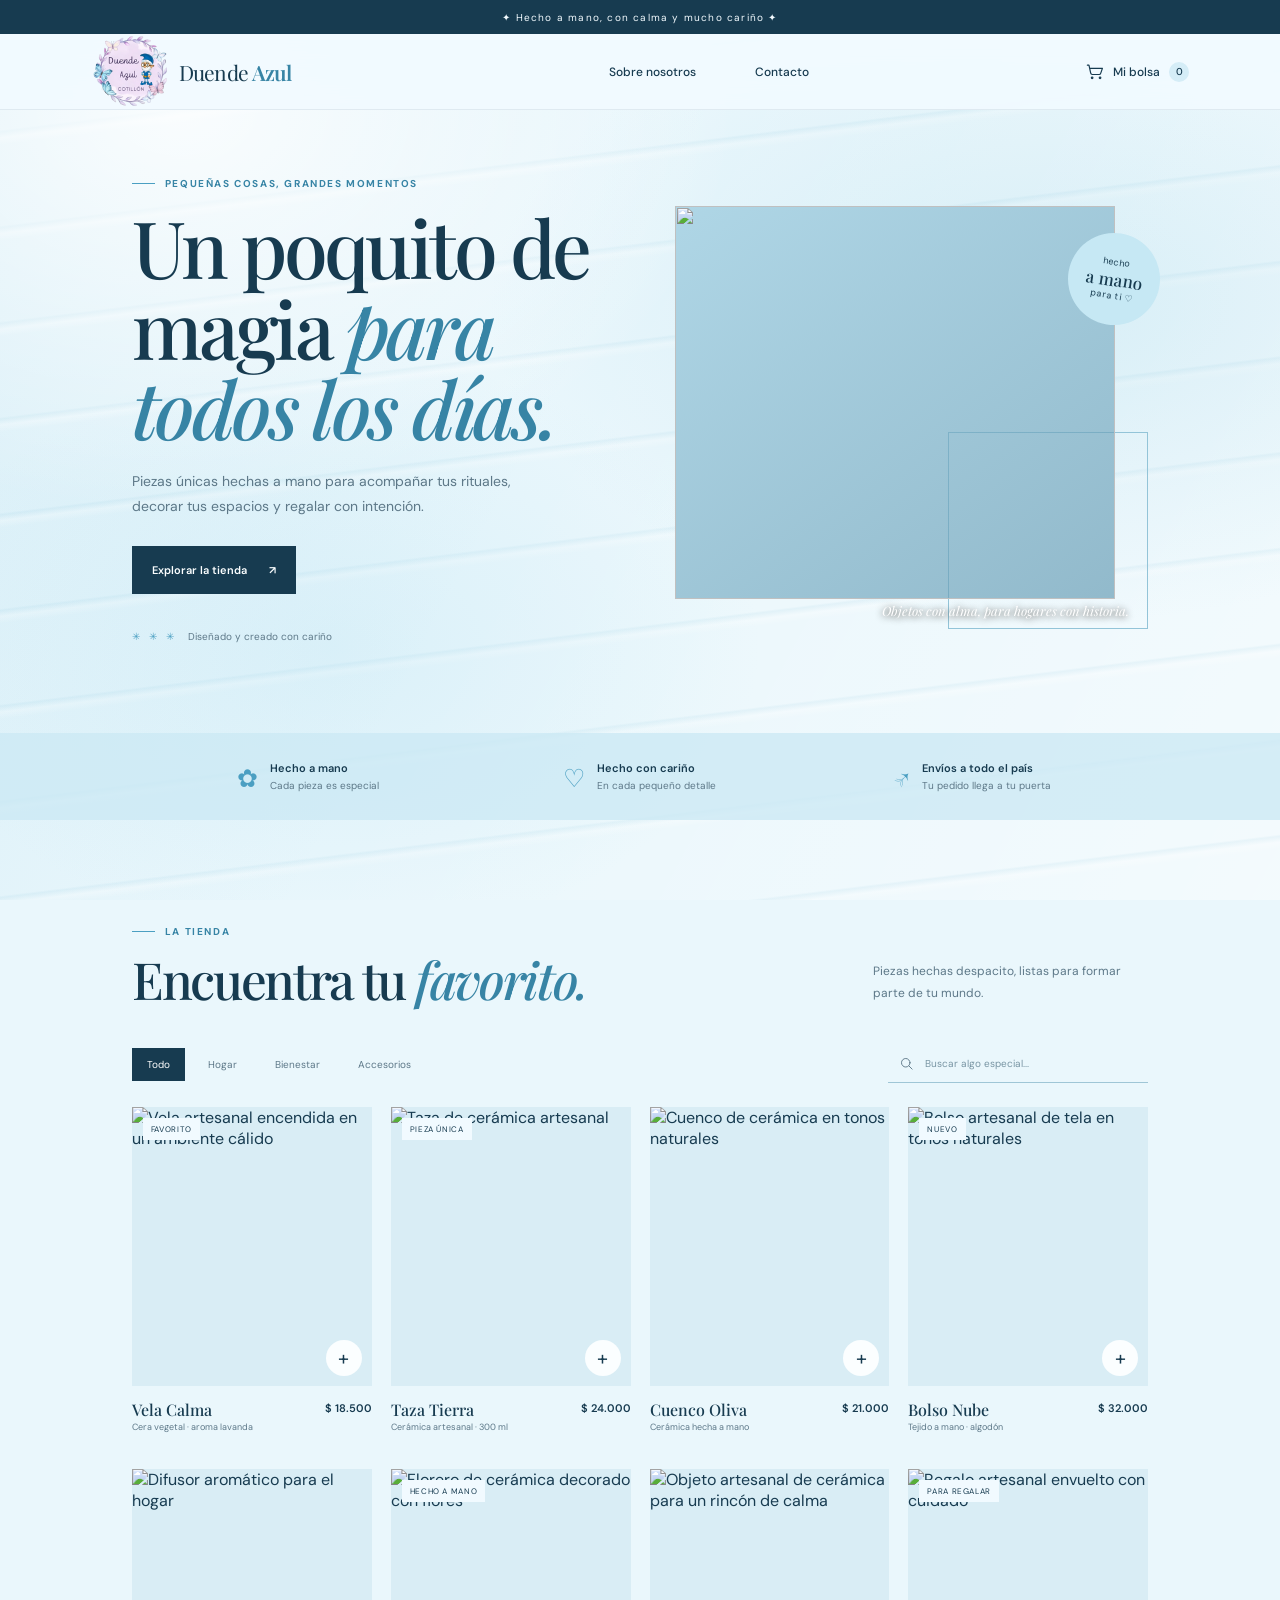
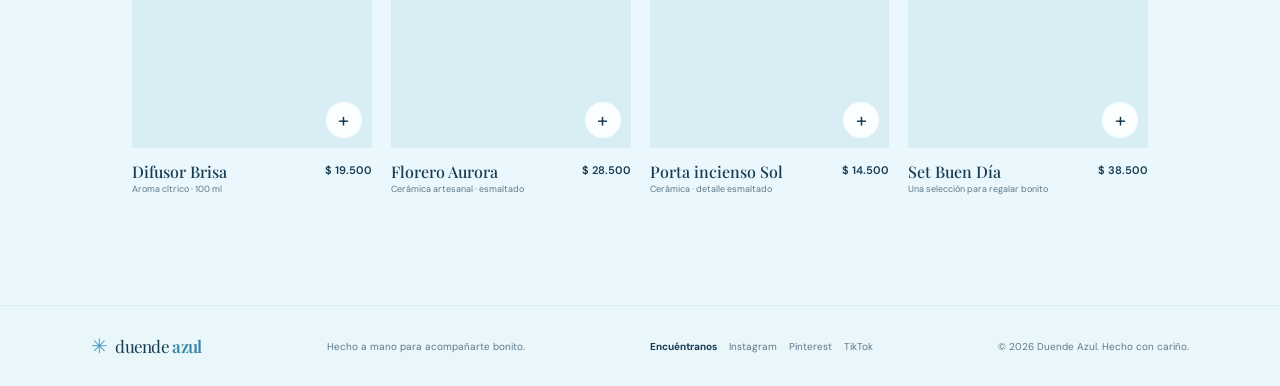
==== index.html @ ceda8c68 "cambios importantes" ====
<!DOCTYPE html>
<html lang="es">
    <head>
        <meta charset="UTF-8">
        <meta name="viewport" content="width=device-width, initial-scale=1.0">
        <meta name="theme-color" content="#eaf7fc">
        <meta name="description" content="Duende Azul: objetos hechos a mano para llenar tu casa de calma, color y pequeños momentos especiales.">
        <title>Duende Azul — Hecho para sentir</title>
        <link rel="icon" type="image/png" href="./imgs/duende.png">
        <link rel="stylesheet" href="./styles/index.css">
        <script src="./script/index.js" defer></script>
    </head>
    <body>
        <div class="announcement">✦ Hecho a mano, con calma y mucho cariño ✦</div>
        <header class="site-header">
            <a class="brand" href="#inicio" aria-label="Duende Azul, ir al inicio"><img class="brand-img" src="./imgs/logo.webp" alt="" aria-hidden="true"><span>Duende <strong>Azul</strong></span></a>
            <button class="menu-toggle" type="button" aria-expanded="false" aria-controls="main-nav" aria-label="Abrir menú">
                <span></span>
                <span></span>
                <span></span>
            </button>
            <nav class="main-nav" id="main-nav" aria-label="Navegación principal">
                <a href="./pages/sobre-nosotros.html">Sobre nosotros</a>
                <a href="./pages/contact.html">Contacto</a>
            </nav>
            <button class="cart-trigger" id="cart-open" type="button" aria-label="Abrir carrito">
                <svg viewBox="0 0 24 24" aria-hidden="true">
                    <path d="M3 4h2l2.2 10.2a2 2 0 0 0 2 1.6h8.7a2 2 0 0 0 1.9-1.4L22 8H6M10 20a1 1 0 1 1-2 0 1 1 0 0 1 2 0Zm10 0a1 1 0 1 1-2 0 1 1 0 0 1 2 0Z"/>
                </svg>
                <span class="cart-label">Mi bolsa</span>
                <span class="cart-count" id="cart-count" aria-live="polite">0</span>
            </button>
        </header>
        <main>
            <section class="hero" id="inicio">
                <div class="hero-copy">
                    <p class="eyebrow"><span class="eyebrow-line"></span> Pequeñas cosas, grandes momentos</p>
                    <h1>Un poquito de magia <em>para todos los días.</em></h1>
                    <p class="hero-description">Piezas únicas hechas a mano para acompañar tus rituales, decorar tus espacios y regalar con intención.</p>
                    <a class="button button-dark" href="#productos">Explorar la tienda <span aria-hidden="true">↗</span></a>
                    <div class="hero-note">
                        <span class="note-stars" aria-hidden="true">✳ ✳ ✳</span>
                        <span>Diseñado y creado con cariño</span>
                    </div>
                </div>
                <div class="hero-art">
                    <div class="hero-image" role="region" aria-label="Carrusel de fotos artesanales" aria-roledescription="carrusel">
                        <img class="hero-slide is-active" src="https://images.unsplash.com/photo-1603006905003-be475563bc59?auto=format&fit=crop&w=1200&q=85" alt="" aria-hidden="true">
                        <img class="hero-slide is-hidden" src="https://images.unsplash.com/photo-1514228742587-6b1558fcca3d?auto=format&fit=crop&w=1200&q=85" alt="" aria-hidden="true">
                        <img class="hero-slide is-hidden" src="https://images.unsplash.com/photo-1578749556568-bc2c40e68b61?auto=format&fit=crop&w=1200&q=85" alt="" aria-hidden="true">
                        <img class="hero-slide is-hidden" src="https://images.unsplash.com/photo-1578500494198-246f612d3b3d?auto=format&fit=crop&w=1200&q=85" alt="" aria-hidden="true">
                        <button class="hero-arrow hero-arrow-prev" type="button" aria-label="Ver foto anterior" data-hero-prev>&lt;</button>
                        <button class="hero-arrow hero-arrow-next" type="button" aria-label="Ver foto siguiente" data-hero-next>&gt;</button>
                        <div class="hero-dots" aria-label="Elegir foto">
                            <button class="hero-dot is-active" type="button" aria-label="Mostrar foto 1" aria-pressed="true" data-hero-slide="0"></button>
                            <button class="hero-dot" type="button" aria-label="Mostrar foto 2" aria-pressed="false" data-hero-slide="1"></button>
                            <button class="hero-dot" type="button" aria-label="Mostrar foto 3" aria-pressed="false" data-hero-slide="2"></button>
                            <button class="hero-dot" type="button" aria-label="Mostrar foto 4" aria-pressed="false" data-hero-slide="3"></button>
                        </div>
                    </div>
                    <div class="hero-sticker">
                        <span>hecho</span>
                        <strong>a mano</strong>
                        <span>para ti ♡</span>
                    </div>
                    <div class="hero-caption">Objetos con alma, para hogares con historia.</div>
                </div>
            </section>
            <section class="benefits" aria-label="Beneficios de la tienda">
                <div>
                    <span class="benefit-icon" aria-hidden="true">✿</span>
                    <span><strong>Hecho a mano</strong><small>Cada pieza es especial</small></span>
                </div>
                <div>
                    <span class="benefit-icon" aria-hidden="true">♡</span>
                    <span><strong>Hecho con cariño</strong><small>En cada pequeño detalle</small></span>
                </div>
                <div>
                    <span class="benefit-icon" aria-hidden="true">↗</span>
                    <span><strong>Envíos a todo el país</strong><small>Tu pedido llega a tu puerta</small></span>
                </div>
            </section>
            <section class="shop-section" id="productos">
                <div class="section-heading">
                    <div>
                        <p class="eyebrow"><span class="eyebrow-line"></span> La tienda</p>
                        <h2>Encuentra tu <em>favorito.</em></h2>
                    </div>
                    <p class="section-intro">Piezas hechas despacito, listas para formar parte de tu mundo.</p>
                </div>
                <div class="shop-controls">
                    <div class="filter-list" id="category-filters" aria-label="Filtrar por categoría">
                        <button class="filter-button is-active" type="button" data-category="todos" aria-pressed="true">Todo</button>
                        <button class="filter-button" type="button" data-category="hogar" aria-pressed="false">Hogar</button>
                        <button class="filter-button" type="button" data-category="bienestar" aria-pressed="false">Bienestar</button>
                        <button class="filter-button" type="button" data-category="accesorios" aria-pressed="false">Accesorios</button>
                    </div>
                    <label class="search-box">
                        <span class="sr-only">Buscar productos</span>
                        <svg viewBox="0 0 24 24" aria-hidden="true">
                            <circle cx="10.8" cy="10.8" r="6.8"/>
                            <path d="m16 16 5 5"/>
                        </svg>
                        <input id="product-search" type="search" placeholder="Buscar algo especial..." autocomplete="off">
                    </label>
                </div>
                <div class="product-grid" id="product-grid" aria-live="polite"></div>
                <p class="empty-state" id="empty-state" hidden>No encontramos productos con esa búsqueda. Prueba con otra palabra ✿</p>
            </section>
        </main>
        <footer class="site-footer">
            <a class="brand footer-brand" href="./index.html#inicio"><span class="brand-mark" aria-hidden="true">✳</span><span>duende <strong>azul</strong></span></a>
            <p>Hecho a mano para acompañarte bonito.</p>
            <div class="footer-social">
                <strong>Encuéntranos</strong>
                <a href="https://www.instagram.com/" target="_blank" rel="noreferrer">Instagram</a>
                <a href="https://www.pinterest.com/" target="_blank" rel="noreferrer">Pinterest</a>
                <a href="https://www.tiktok.com/" target="_blank" rel="noreferrer">TikTok</a>
            </div>
            <small>© <span id="current-year"></span> Duende Azul. Hecho con cariño.</small>
        </footer>
        <div class="product-modal" id="product-modal" aria-hidden="true">
            <div class="modal-backdrop" data-close-modal></div>
            <section class="modal-panel" role="dialog" aria-modal="true" aria-labelledby="modal-title">
                <button class="icon-button modal-close" type="button" aria-label="Cerrar producto" data-close-modal>×</button>
                <div class="modal-content" id="modal-content"></div>
            </section>
        </div>
        <aside class="cart-drawer" id="cart-drawer" aria-hidden="true" aria-labelledby="cart-title">
            <div class="drawer-backdrop" data-close-cart></div>
            <section class="drawer-panel">
                <div class="drawer-heading">
                    <div>
                        <p class="eyebrow">Tu selección</p>
                        <h2 id="cart-title">Mi bolsa <span id="drawer-count">(0)</span></h2>
                    </div>
                    <button class="icon-button" type="button" aria-label="Cerrar carrito" data-close-cart>×</button>
                </div>
                <div class="cart-items" id="cart-items"></div>
                <div class="cart-empty" id="cart-empty">
                    <span aria-hidden="true">✿</span>
                    <p>Tu bolsa todavía está vacía.</p>
                    <button type="button" class="text-link" data-close-cart>Volver a la tienda →</button>
                </div>
                <div class="cart-summary" id="cart-summary" hidden>
                    <div>
                        <span>Subtotal</span>
                        <strong id="cart-subtotal">$0</strong>
                    </div>
                    <small>Los costos de envío se coordinan al confirmar tu pedido.</small>
                    <button class="button button-dark checkout-button" id="checkout-button" type="button">
                        Consultar mi pedido
                        <span aria-hidden="true">↗</span>
                    </button>
                </div>
            </section>
        </aside>
        <div class="toast" id="toast" role="status" aria-live="polite"></div>
        <button class="back-to-top" id="back-to-top" type="button" aria-label="Volver arriba">↑</button>
    </body>
</html>
---- styles/index.css ----
@import url('https://fonts.googleapis.com/css2?family=DM+Sans:wght@400;500;600;700&family=Playfair+Display:ital,wght@0,500;0,600;0,700;1,500;1,600&display=swap');

:root {
    --ink: #173b50;
    --muted: #5d7888;
    --paper: #f1faff;
    --white: #fbfeff;
    --sage: #d5edf7;
    --sage-dark: #3784a5;
    --clay: #4b9fc2;
    --line: #d5eaf2;
    --serif: 'Playfair Display', Georgia, serif;
    --sans: 'DM Sans', Arial, sans-serif;
}

* {
    box-sizing: border-box;
}

html {
    scroll-behavior: smooth;
    scroll-padding-top: 90px;
}

body {
    margin: 0;
    background-color: #eaf7fc;
    background-image: radial-gradient(ellipse at 14% 12%, rgba(255, 255, 255, .85), transparent 36%), radial-gradient(ellipse at 82% 34%, rgba(123, 196, 222, .2), transparent 38%), radial-gradient(ellipse at 26% 72%, rgba(169, 220, 239, .24), transparent 32%), repeating-linear-gradient(173deg, transparent 0 34px, rgba(83, 167, 200, .075) 36px, rgba(255, 255, 255, .3) 42px, transparent 49px 95px), linear-gradient(118deg, rgba(117, 192, 221, .16), transparent 44%, rgba(255, 255, 255, .45));
    background-attachment: fixed;
    color: var(--ink);
    font-family: var(--sans);
    -webkit-font-smoothing: antialiased;
}

body.no-scroll {
    overflow: hidden;
}

a {
    color: inherit;
    text-decoration: none;
}

button, input {
    font: inherit;
}

button {
    color: inherit;
}

::selection {
    background: #c9eaf6;
}

.sr-only {
    position: absolute;
    width: 1px;
    height: 1px;
    padding: 0;
    margin: -1px;
    overflow: hidden;
    clip: rect(0, 0, 0, 0);
    white-space: nowrap;
    border: 0;
}

.announcement {
    min-height: 34px;
    display: flex;
    align-items: center;
    justify-content: center;
    gap: 10px;
    padding: 7px 16px;
    background: var(--ink);
    color: #f3fbff;
    font-size: 10px;
    letter-spacing: .12em;
    text-align: center;
}

.announcement span {
    color: #a9dff1;
}

.site-header {
    position: sticky;
    z-index: 10;
    top: 0;
    height: 76px;
    display: flex;
    align-items: center;
    justify-content: space-between;
    padding: 0 7.1%;
    background: rgba(241, 250, 255, .92);
    border-bottom: 1px solid rgba(23, 59, 80, .08);
    backdrop-filter: blur(14px);
}

.brand {
    display: inline-flex;
    align-items: center;
    gap: 8px;
    color: var(--ink);
    font-family: var(--serif);
    font-size: 21px;
    letter-spacing: -.04em;
    white-space: nowrap;
}

.brand strong {
    color: var(--sage-dark);
    font-weight: 600;
}

.brand-mark {
    color: var(--clay);
    font-family: var(--sans);
    font-size: 23px;
}

.brand-img{
    width: 80px;
}

.main-nav {
    display: flex;
    align-items: center;
    gap: clamp(22px, 4vw, 54px);
    margin-left: 50px;
}

.main-nav a, .cart-trigger {
    font-size: 12px;
    font-weight: 500;
    transition: color .2s;
}

.main-nav a {
    position: relative;
    padding: 10px 4px;
}

.main-nav a::after {
    position: absolute;
    right: 4px;
    bottom: 4px;
    left: 4px;
    height: 1px;
    background: var(--sage-dark);
    content: '';
    transform: scaleX(0);
    transform-origin: left;
    transition: transform .22s ease;
}

.main-nav a:hover, .main-nav a:focus-visible, .cart-trigger:hover {
    color: var(--sage-dark);
}

.main-nav a:hover::after, .main-nav a:focus-visible::after {
    transform: scaleX(1);
}

.main-nav a[aria-current="page"] {
    color: var(--sage-dark);
}

.menu-toggle {
    display: none;
}

.cart-trigger {
    display: flex;
    align-items: center;
    gap: 9px;
    padding: 9px 0 9px 8px;
    border: 0;
    background: none;
    cursor: pointer;
}

.cart-trigger svg {
    width: 19px;
    fill: none;
    stroke: currentColor;
    stroke-linecap: round;
    stroke-linejoin: round;
    stroke-width: 1.5;
}

.cart-count {
    width: 20px;
    height: 20px;
    display: grid;
    place-items: center;
    border-radius: 50%;
    background: var(--sage);
    font-size: 10px;
}

.hero {
    max-width: 1440px;
    min-height: 575px;
    display: grid;
    grid-template-columns: 1fr .96fr;
    align-items: center;
    gap: 5%;
    margin: 0 auto;
    padding: 67px 10.3% 75px;
}

.hero-copy {
    max-width: 510px;
    padding-bottom: 15px;
}

.eyebrow {
    display: flex;
    align-items: center;
    gap: 10px;
    margin: 0 0 17px;
    color: var(--sage-dark);
    font-size: 10px;
    font-weight: 700;
    letter-spacing: .16em;
    text-transform: uppercase;
}

.eyebrow-line {
    width: 23px;
    height: 1px;
    background: var(--clay);
}

h1, h2, p {
    margin-top: 0;
}

h1, h2 {
    font-family: var(--serif);
    font-weight: 500;
    letter-spacing: -.045em;
}

h1 {
    max-width: 520px;
    margin-bottom: 20px;
    font-size: clamp(48px, 6.2vw, 79px);
    line-height: 1.02;
}

h1 em, h2 em {
    color: var(--sage-dark);
    font-weight: 500;
}

.hero-description {
    max-width: 400px;
    margin-bottom: 27px;
    color: var(--muted);
    font-size: 14px;
    line-height: 1.8;
}

.button {
    min-height: 48px;
    display: inline-flex;
    align-items: center;
    justify-content: center;
    gap: 22px;
    padding: 0 20px;
    border: 0;
    cursor: pointer;
    font-size: 11px;
    font-weight: 600;
    transition: transform .2s, background .2s;
}

.button:hover {
    transform: translateY(-2px);
}

.button-dark {
    background: var(--ink);
    color: var(--white);
}

.button-dark:hover {
    background: #28698a;
}

.hero-note {
    display: flex;
    align-items: center;
    gap: 11px;
    margin-top: 36px;
    color: var(--muted);
    font-size: 10px;
}

.note-stars {
    color: var(--clay);
    letter-spacing: 3px;
}

.hero-art {
    position: relative;
    width: 100%;
    max-width: 515px;
    height: 423px;
    justify-self: end;
}

.hero-image {
    position: absolute;
    inset: 0 7% 7% 0;
    overflow: hidden;
    background: #b9dcea;
}

.hero-slide {
    position: absolute;
    z-index: 1;
    inset: 0;
    width: 100%;
    height: 100%;
    object-fit: cover;
    transform: translateX(100%);
    transition: transform .6s cubic-bezier(.22, .61, .36, 1), opacity .6s ease;
}

.hero-slide.is-active {
    z-index: 2;
    opacity: 1;
    transform: translateX(0);
}

.hero-slide.is-hidden {
    opacity: 0;
    transform: translateX(100%);
    transition: none;
}

.hero-slide.is-hidden.is-entering-from-left {
    opacity: 1;
    transform: translateX(-100%);
}

.hero-slide.is-exiting {
    z-index: 1;
    opacity: 1;
    transform: translateX(0);
}

.hero-image.is-backward-transition .hero-slide.is-active {
    z-index: 1;
}

.hero-image.is-backward-transition .hero-slide.is-exiting {
    z-index: 2;
    opacity: 1;
    transform: translateX(100%);
}

.hero-arrow {
    position: absolute;
    z-index: 3;
    top: 50%;
    width: 38px;
    height: 38px;
    display: grid;
    place-items: center;
    border: 1px solid rgba(255, 255, 255, .7);
    border-radius: 50%;
    background: rgba(23, 59, 80, .58);
    color: white;
    cursor: pointer;
    font-size: 25px;
    line-height: 1;
    opacity: 0;
    pointer-events: none;
    transform: translateY(-50%);
    transition: background .2s, opacity .2s, transform .2s;
}

.hero-art:hover .hero-arrow,
.hero-art:has(:focus-visible) .hero-arrow,
.hero-art.controls-visible .hero-arrow {
    opacity: 1;
    pointer-events: auto;
}

.hero-arrow:hover {
    background: rgba(23, 59, 80, .85);
}

.hero-arrow:focus-visible {
    outline: 2px solid white;
    outline-offset: 3px;
}

.hero-arrow-prev {
    left: 14px;
}

.hero-arrow-next {
    right: 14px;
}

.hero-dots {
    position: absolute;
    z-index: 3;
    right: 7%;
    bottom: 0;
    left: 0;
    display: flex;
    justify-content: center;
    gap: 9px;
    opacity: 0;
    pointer-events: none;
    transition: opacity .2s;
}

.hero-art:hover .hero-dots,
.hero-art:has(:focus-visible) .hero-dots,
.hero-art.controls-visible .hero-dots {
    opacity: 1;
    pointer-events: auto;
}

.hero-dot {
    width: 9px;
    height: 9px;
    padding: 0;
    border: 0;
    border-radius: 50%;
    background: #aeb7bd;
    cursor: pointer;
    transition: background .2s, transform .2s;
}

.hero-dot.is-active {
    background: var(--ink);
    transform: scale(1.25);
}

.hero-dot:focus-visible {
    outline: 2px solid var(--blue);
    outline-offset: 3px;
}

.hero-image::after {
    position: absolute;
    z-index: 1;
    inset: 0;
    background: linear-gradient(145deg, rgba(57, 146, 184, .08), rgba(28, 83, 112, .25));
    pointer-events: none;
    content: '';
}

.hero-art::before {
    position: absolute;
    z-index: 1;
    right: 0;
    bottom: 0;
    width: 42%;
    height: 46%;
    border: 1px solid #93c4d8;
    content: '';
}

.hero-sticker {
    position: absolute;
    z-index: 2;
    top: 27px;
    right: -12px;
    width: 92px;
    height: 92px;
    display: flex;
    flex-direction: column;
    align-items: center;
    justify-content: center;
    border-radius: 50%;
    background: #c6e8f4;
    color: var(--ink);
    transform: rotate(9deg);
}

.hero-sticker span {
    font-size: 9px;
    letter-spacing: .06em;
}

.hero-sticker strong {
    font-family: var(--serif);
    font-size: 17px;
    font-weight: 500;
}

.hero-caption {
    position: absolute;
    z-index: 2;
    right: 4%;
    bottom: 10px;
    color: #fff;
    font-family: var(--serif);
    font-size: 13px;
    font-style: italic;
    text-shadow: 0 1px 7px #332a22;
}

.benefits {
    display: grid;
    grid-template-columns: repeat(3, 1fr);
    gap: 24px;
    padding: 27px 12%;
    background: rgba(204, 233, 245, .78);
}

.benefits > div {
    display: flex;
    align-items: center;
    justify-content: center;
    gap: 12px;
}

.benefit-icon {
    color: var(--clay);
    font-family: var(--serif);
    font-size: 25px;
}

.benefits strong, .benefits small {
    display: block;
}

.benefits strong {
    margin-bottom: 4px;
    font-size: 11px;
    font-weight: 600;
}

.benefits small {
    color: var(--muted);
    font-size: 10px;
}

.shop-section {
    max-width: 1440px;
    margin: 0 auto;
    padding: 105px 10.3% 110px;
}

.section-heading {
    display: flex;
    align-items: end;
    justify-content: space-between;
    gap: 30px;
    margin-bottom: 37px;
}

.section-heading .eyebrow {
    margin-bottom: 13px;
}

h2 {
    margin-bottom: 0;
    font-size: clamp(37px, 4vw, 53px);
    line-height: 1.12;
}

.section-intro {
    max-width: 275px;
    margin: 0 0 4px;
    color: var(--muted);
    font-size: 12px;
    line-height: 1.8;
}

.shop-controls {
    display: flex;
    align-items: center;
    justify-content: space-between;
    gap: 20px;
    margin-bottom: 24px;
}

.filter-list {
    display: flex;
    flex-wrap: wrap;
    gap: 8px;
}

.filter-button {
    padding: 9px 14px;
    border: 1px solid transparent;
    background: transparent;
    color: var(--muted);
    cursor: pointer;
    font-size: 10px;
    transition: .2s;
}

.filter-button:hover, .filter-button.is-active {
    border-color: var(--ink);
    color: var(--ink);
}

.filter-button.is-active {
    background: var(--ink);
    color: white;
}

.search-box {
    width: min(260px, 100%);
    height: 38px;
    display: flex;
    align-items: center;
    gap: 9px;
    padding: 0 11px;
    border-bottom: 1px solid #9fc6d6;
}

.search-box svg {
    width: 15px;
    flex: 0 0 15px;
    fill: none;
    stroke: var(--muted);
    stroke-width: 1.5;
    stroke-linecap: round;
}

.search-box input {
    width: 100%;
    border: 0;
    outline: 0;
    background: transparent;
    color: var(--ink);
    font-size: 10px;
}

.search-box input::placeholder {
    color: #7895a3;
}

.product-grid {
    display: grid;
    grid-template-columns: repeat(4, minmax(0, 1fr));
    gap: 36px 19px;
}

.product-card {
    min-width: 0;
}

.product-image-wrap {
    position: relative;
    overflow: hidden;
    aspect-ratio: 4 / 4.65;
    background: #d9edf5;
}

.product-image {
    width: 100%;
    height: 100%;
    display: block;
    object-fit: cover;
    transition: transform .5s cubic-bezier(.2,.7,.2,1);
}

.product-card:hover .product-image {
    transform: scale(1.045);
}

.view-product {
    position: absolute;
    z-index: 2;
    right: 10px;
    bottom: 10px;
    display: none;
    min-height: 38px;
    padding: 0 13px;
    border: 0;
    background: var(--white);
    color: var(--ink);
    cursor: pointer;
    font-size: 10px;
    font-weight: 600;
}

.product-badge {
    position: absolute;
    top: 11px;
    left: 11px;
    padding: 6px 8px;
    background: var(--paper);
    color: var(--ink);
    font-size: 8px;
    letter-spacing: .08em;
    text-transform: uppercase;
}

.quick-add {
    position: absolute;
    right: 10px;
    bottom: 10px;
    width: 36px;
    height: 36px;
    display: grid;
    place-items: center;
    border: 0;
    border-radius: 50%;
    background: var(--white);
    cursor: pointer;
    font-size: 20px;
    transition: .2s;
}

.quick-add:hover {
    background: var(--ink);
    color: white;
    transform: rotate(90deg);
}

.product-info {
    display: flex;
    align-items: start;
    justify-content: space-between;
    gap: 7px;
    padding-top: 13px;
}

.product-name {
    margin: 0 0 5px;
    font-family: var(--serif);
    font-size: 16px;
    font-weight: 500;
}

.product-description {
    margin: 0;
    color: var(--muted);
    font-size: 9px;
}

.product-price {
    flex: 0 0 auto;
    padding-top: 2px;
    font-size: 11px;
    font-weight: 600;
}

.empty-state {
    padding: 45px 0;
    color: var(--muted);
    text-align: center;
    font-size: 13px;
}

.text-link {
    display: inline-flex;
    gap: 10px;
    align-items: center;
    margin-top: 8px;
    padding: 0 0 5px;
    border: 0;
    border-bottom: 1px solid var(--sage-dark);
    background: none;
    color: var(--ink);
    cursor: pointer;
    font-size: 11px;
    font-weight: 600;
}

.site-footer {
    display: flex;
    align-items: center;
    justify-content: space-between;
    gap: 20px;
    padding: 27px 7.1%;
    border-top: 1px solid var(--line);
    background: rgba(233, 247, 252, .55);
}

.footer-brand {
    font-size: 17px;
}

.footer-brand .brand-mark {
    font-size: 20px;
}

.site-footer p, .site-footer a:not(.brand), .site-footer small {
    margin: 0;
    color: var(--muted);
    font-size: 10px;
}

.footer-social {
    display: flex;
    align-items: center;
    gap: 12px;
}

.footer-social strong {
    color: var(--ink);
    font-size: 10px;
}

.footer-social a:hover {
    color: var(--sage-dark);
}

.product-modal, .cart-drawer {
    position: fixed;
    z-index: 30;
    inset: 0;
    visibility: hidden;
    pointer-events: none;
}

.product-modal.is-open, .cart-drawer.is-open {
    visibility: visible;
    pointer-events: auto;
}

.modal-backdrop, .drawer-backdrop {
    position: absolute;
    inset: 0;
    background: rgba(23, 31, 26, .48);
    opacity: 0;
    transition: opacity .25s;
}

.is-open .modal-backdrop, .is-open .drawer-backdrop {
    opacity: 1;
}

.modal-panel {
    position: absolute;
    inset: 4vh 4vw;
    overflow-y: auto;
    background: var(--paper);
    opacity: 0;
    transform: translateY(15px);
    transition: opacity .25s, transform .25s;
}

.is-open .modal-panel {
    opacity: 1;
    transform: translateY(0);
}

.icon-button {
    width: 40px;
    height: 40px;
    display: grid;
    place-items: center;
    border: 1px solid var(--line);
    border-radius: 50%;
    background: transparent;
    cursor: pointer;
    font-size: 26px;
    line-height: 1;
}

.modal-close {
    position: absolute;
    z-index: 2;
    top: 20px;
    right: 20px;
    background: var(--paper);
}

.modal-content {
    min-height: 100%;
    display: grid;
    grid-template-columns: 1fr 1fr;
    align-items: center;
    gap: 8%;
    padding: 7% 10%;
}

.modal-product-image {
    width: 100%;
    max-height: 75vh;
    aspect-ratio: 4 / 4.5;
    object-fit: cover;
    background: #d9edf5;
}

.modal-product-copy {
    max-width: 420px;
}

.modal-product-copy h2 {
    margin-bottom: 12px;
    font-size: clamp(39px, 5vw, 60px);
}

.modal-price {
    margin: 0 0 21px;
    font-size: 15px;
    font-weight: 600;
}

.modal-description {
    margin-bottom: 23px;
    color: var(--muted);
    font-size: 13px;
    line-height: 1.9;
}

.modal-details {
    margin: 0 0 25px;
    padding: 18px 0;
    border-top: 1px solid var(--line);
    border-bottom: 1px solid var(--line);
    list-style: none;
}

.modal-details li {
    display: flex;
    gap: 10px;
    margin: 8px 0;
    color: var(--muted);
    font-size: 11px;
}

.modal-details li::before {
    color: var(--clay);
    content: '✳';
}

.modal-actions {
    display: flex;
    align-items: center;
    gap: 11px;
}

.quantity-control {
    height: 48px;
    display: flex;
    align-items: center;
    border: 1px solid #d9d6cc;
}

.quantity-control button {
    width: 37px;
    height: 100%;
    border: 0;
    background: transparent;
    cursor: pointer;
    font-size: 17px;
}

.quantity-control span {
    min-width: 18px;
    text-align: center;
    font-size: 12px;
}

.modal-actions .button {
    flex: 1;
}

.modal-added {
    min-height: 17px;
    margin-top: 12px;
    color: var(--sage-dark);
    font-size: 11px;
}

.drawer-panel {
    position: absolute;
    top: 0;
    right: 0;
    width: min(440px, 100%);
    height: 100%;
    display: flex;
    flex-direction: column;
    padding: 31px 29px 25px;
    background: var(--paper);
    transform: translateX(100%);
    transition: transform .3s;
}

.is-open .drawer-panel {
    transform: translateX(0);
}

.drawer-heading {
    display: flex;
    align-items: center;
    justify-content: space-between;
    padding-bottom: 22px;
    border-bottom: 1px solid var(--line);
}

.drawer-heading .eyebrow {
    margin-bottom: 6px;
    font-size: 9px;
}

.drawer-heading h2 {
    font-size: 31px;
}

.drawer-heading h2 span {
    color: var(--muted);
    font-family: var(--sans);
    font-size: 13px;
    letter-spacing: 0;
}

.cart-items {
    overflow-y: auto;
    flex: 1;
}

.cart-line {
    display: grid;
    grid-template-columns: 72px 1fr auto;
    gap: 13px;
    padding: 17px 0;
    border-bottom: 1px solid var(--line);
}

.cart-line img {
    width: 72px;
    height: 86px;
    object-fit: cover;
}

.cart-line h3 {
    margin: 2px 0 6px;
    font-family: var(--serif);
    font-size: 15px;
    font-weight: 500;
}

.cart-line p {
    margin: 0;
    color: var(--muted);
    font-size: 10px;
}

.cart-line-price {
    font-size: 11px;
    font-weight: 600;
}

.cart-line-controls {
    display: flex;
    align-items: center;
    gap: 11px;
    margin-top: 11px;
}

.cart-line-controls button {
    width: 22px;
    height: 22px;
    border: 1px solid var(--line);
    background: transparent;
    cursor: pointer;
}

.cart-line-controls span {
    font-size: 10px;
}

.cart-remove {
    margin-left: 6px;
    border: 0 !important;
    color: var(--muted);
    font-size: 13px;
}

.cart-empty {
    margin: auto;
    color: var(--muted);
    text-align: center;
}

.cart-empty > span {
    color: var(--clay);
    font-size: 32px;
}

.cart-empty p {
    margin: 13px 0;
    font-size: 13px;
}

.cart-empty .text-link {
    margin-top: 0;
}

.cart-summary {
    padding-top: 20px;
    border-top: 1px solid var(--line);
}

.cart-summary > div {
    display: flex;
    justify-content: space-between;
    margin-bottom: 9px;
    font-size: 13px;
}

.cart-summary small {
    display: block;
    margin-bottom: 17px;
    color: var(--muted);
    font-size: 10px;
    line-height: 1.6;
}

.checkout-button {
    width: 100%;
    justify-content: space-between;
}

.toast {
    position: fixed;
    z-index: 50;
    right: 24px;
    bottom: 24px;
    max-width: calc(100vw - 48px);
    padding: 13px 18px;
    background: var(--ink);
    color: white;
    opacity: 0;
    pointer-events: none;
    transform: translateY(10px);
    transition: .25s;
    font-size: 11px;
}

.toast.is-visible {
    opacity: 1;
    transform: translateY(0);
}

.back-to-top {
    position: fixed;
    z-index: 20;
    right: 23px;
    bottom: 23px;
    width: 45px;
    height: 45px;
    display: grid;
    place-items: center;
    border: 1px solid rgba(23,59,80,.12);
    border-radius: 50%;
    background: var(--ink);
    color: white;
    cursor: pointer;
    font-size: 23px;
    opacity: 0;
    visibility: hidden;
    pointer-events: none;
    transform: translateY(10px);
    transition: opacity .2s, transform .2s, visibility .2s, background .2s;
}

.back-to-top:hover {
    background: var(--sage-dark);
    transform: translateY(-3px);
}

.back-to-top.is-visible {
    opacity: 1;
    visibility: visible;
    pointer-events: auto;
    transform: translateY(0);
}

@media (max-width: 900px) {
    .site-header {
        padding: 0 5%;
    }

    .hero {
        gap: 4%;
        padding-right: 7%;
        padding-left: 7%;
    }

    .hero-art {
        height: 370px;
    }

    .product-grid {
        grid-template-columns: repeat(3, minmax(0, 1fr));
    }

    .shop-section {
        padding-right: 7%;
        padding-left: 7%;
    }

    .site-footer {
        flex-wrap: wrap;
        padding-right: 5%;
        padding-left: 5%;
    }
}

@media (max-width: 760px) {
    .announcement {
        min-height: 31px;
        font-size: 8px;
    }

    .site-header {
        height: 65px;
        padding: 0 5%;
    }

    .brand {
        gap: 5px;
        font-size: 17px;
    }

    .brand-mark {
        font-size: 20px;
    }

    .menu-toggle {
        width: 40px;
        height: 40px;
        display: flex;
        flex-direction: column;
        align-items: center;
        justify-content: center;
        gap: 5px;
        margin-left: auto;
        padding: 8px;
        border: 0;
        background: transparent;
        cursor: pointer;
    }

    .menu-toggle span {
        width: 21px;
        height: 2px;
        background: var(--ink);
        transition: transform .2s, opacity .2s;
    }

    .menu-toggle[aria-expanded="true"] span:first-child {
        transform: translateY(7px) rotate(45deg);
    }

    .menu-toggle[aria-expanded="true"] span:nth-child(2) {
        opacity: 0;
    }

    .menu-toggle[aria-expanded="true"] span:last-child {
        transform: translateY(-7px) rotate(-45deg);
    }

    .main-nav {
        position: absolute;
        top: calc(100% + 1px);
        right: 0;
        left: 0;
        display: none;
        flex-direction: row;
        align-items: center;
        justify-content: center;
        flex-wrap: wrap;
        gap: 8px 22px;
        margin: 0;
        padding: 10px 5% 12px;
        border-bottom: 1px solid var(--line);
        background: rgba(241, 250, 255, .98);
        box-shadow: 0 12px 20px rgba(23, 59, 80, .08);
    }

    .main-nav.is-open {
        display: flex;
    }

    .main-nav a {
        padding: 10px 4px;
        font-size: 13px;
    }

    .cart-label {
        display: none;
    }

    .cart-trigger {
        gap: 6px;
        margin-left: 5px;
    }

    .hero {
        grid-template-columns: 1fr;
        gap: 37px;
        padding: 57px 7% 57px;
    }

    .hero-copy {
        padding: 0;
    }

    h1 {
        max-width: 440px;
        font-size: clamp(50px, 13vw, 72px);
    }

    .hero-description {
        max-width: 410px;
        font-size: 13px;
    }

    .hero-note {
        margin-top: 24px;
    }

    .hero-art {
        width: 91%;
        height: min(88vw, 390px);
        justify-self: center;
    }

    .hero-arrow,
    .hero-dots {
        opacity: 1;
        pointer-events: auto;
    }

    .hero-sticker {
        right: -17px;
        width: 80px;
        height: 80px;
    }

    .benefits {
        grid-template-columns: 1fr;
        gap: 18px;
        padding: 23px 10%;
    }

    .benefits > div {
        justify-content: flex-start;
        max-width: 230px;
        width: 100%;
        margin: auto;
    }

    .benefit-icon {
        width: 28px;
        text-align: center;
    }

    .shop-section {
        padding: 73px 6% 78px;
    }

    .section-heading {
        display: block;
        margin-bottom: 26px;
    }

    .section-intro {
        margin-top: 12px;
    }

    .shop-controls {
        align-items: stretch;
        flex-direction: column-reverse;
        gap: 15px;
    }

    .search-box {
        width: 100%;
    }

    .filter-list {
        gap: 3px;
    }

    .filter-button {
        padding: 8px 10px;
    }

    .product-grid {
        grid-template-columns: repeat(2, minmax(0, 1fr));
        gap: 26px 12px;
    }

    .product-image-wrap {
        aspect-ratio: 4 / 4.75;
    }

    .product-name {
        font-size: 14px;
    }

    .product-description {
        font-size: 8px;
    }

    .product-price {
        font-size: 10px;
    }

    .product-badge {
        top: 7px;
        left: 7px;
        padding: 5px 6px;
        font-size: 7px;
    }

    .quick-add {
        right: 7px;
        bottom: 7px;
        width: 32px;
        height: 32px;
    }

    .site-footer {
        flex-wrap: wrap;
        justify-content: center;
        gap: 12px 24px;
        padding: 24px 6%;
        text-align: center;
    }

    .site-footer p {
        display: none;
    }

    .footer-social {
        flex-basis: 100%;
        justify-content: center;
        flex-wrap: wrap;
    }

    .site-footer small {
        flex-basis: 100%;
    }

    .modal-panel {
        inset: 0;
    }

    .modal-close {
        top: 12px;
        right: 12px;
    }

    .modal-content {
        display: block;
        padding: 0 7% 35px;
    }

    .modal-product-image {
        max-height: none;
        width: calc(100% + 14%);
        margin: 0 -7% 27px;
        aspect-ratio: 1 / .9;
    }

    .modal-product-copy h2 {
        font-size: 42px;
    }

    .modal-description {
        font-size: 12px;
    }

    .drawer-panel {
        padding: 23px 20px 18px;
    }

    .view-product {
        display: block;
        left: 7px;
        right: auto;
        bottom: 7px;
        min-height: 32px;
        padding: 0 10px;
    }
}

@media (prefers-reduced-motion: reduce) {
    *, *::before, *::after {
        scroll-behavior: auto !important;
        transition-duration: .01ms !important;
        animation-duration: .01ms !important;
    }
}
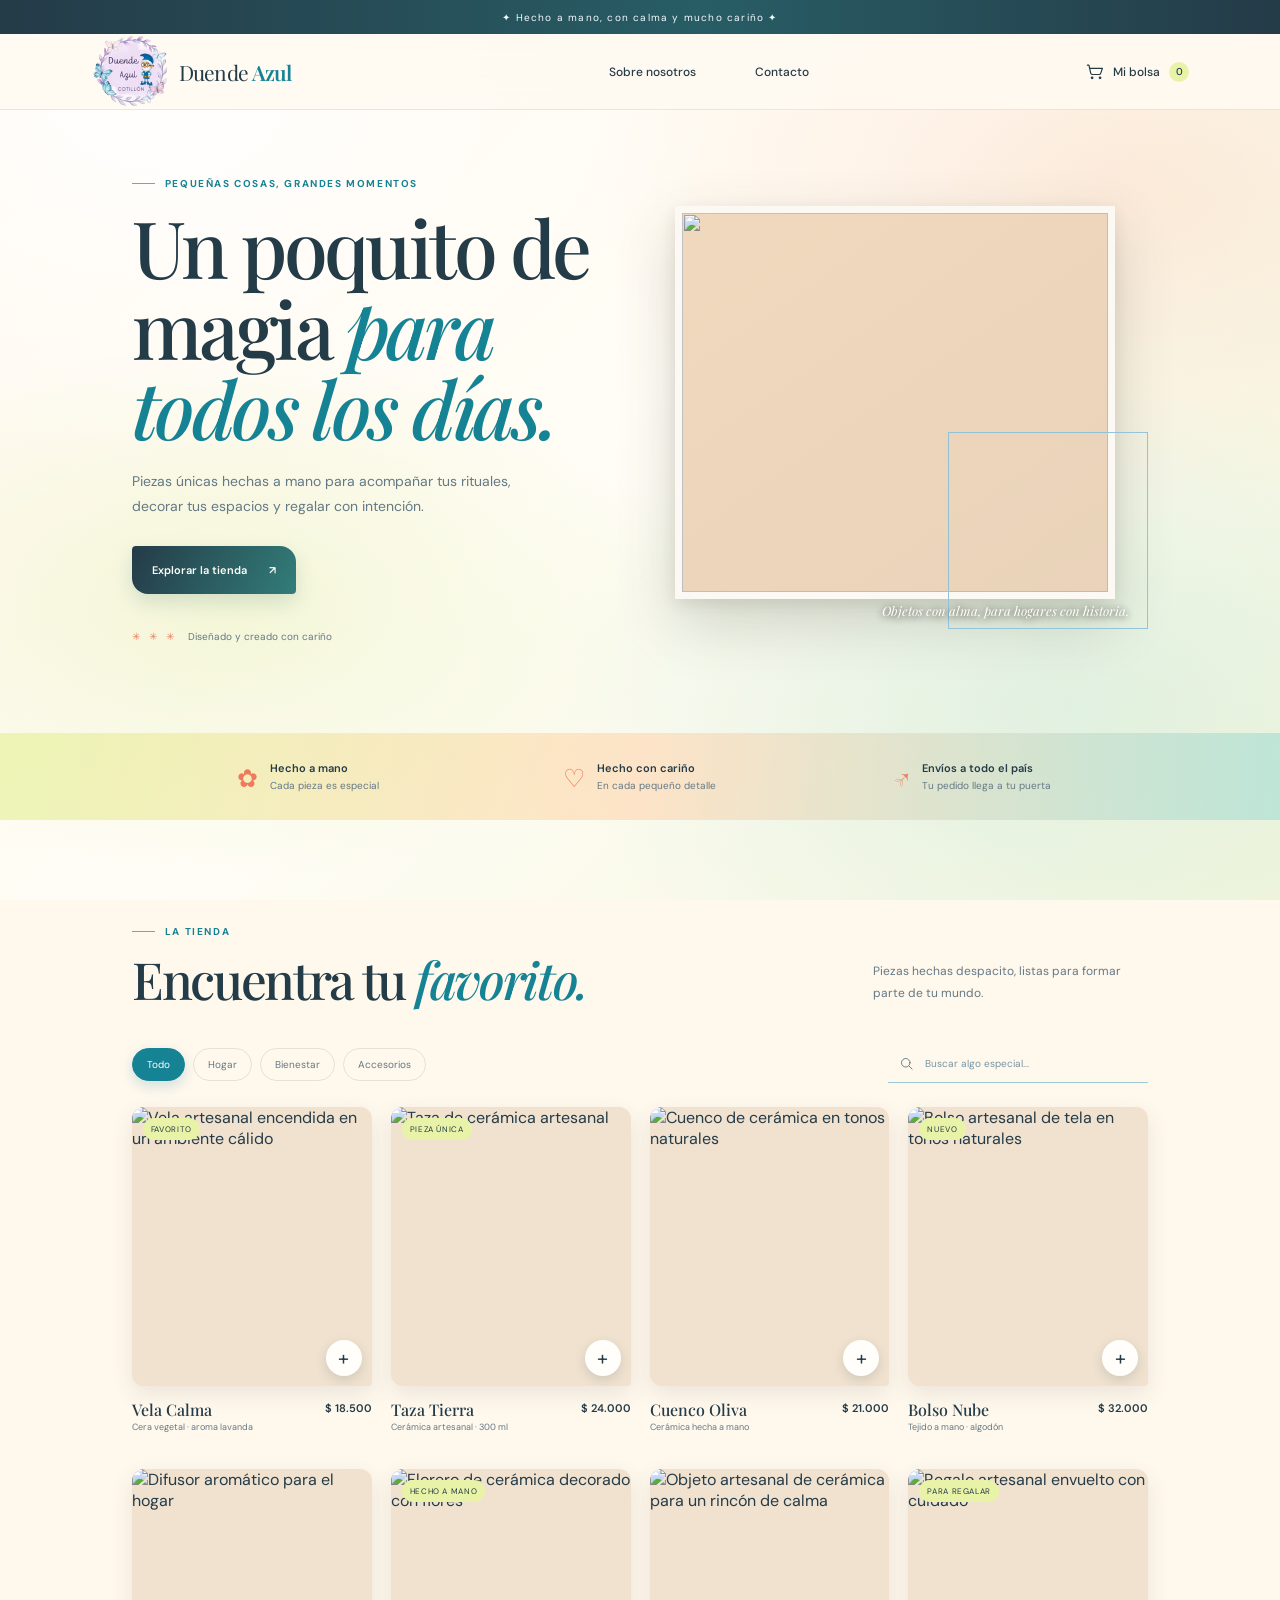
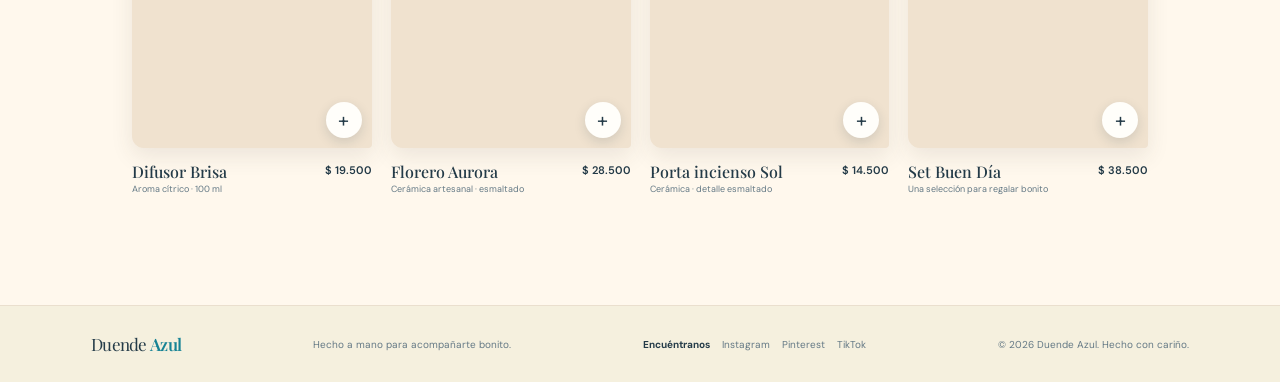
==== commit aa5888ba: "arreglos importantes de la pagina" ====
--- a/index.html
+++ b/index.html
@@ -3,7 +3,7 @@
     <head>
         <meta charset="UTF-8">
         <meta name="viewport" content="width=device-width, initial-scale=1.0">
-        <meta name="theme-color" content="#eaf7fc">
+        <meta name="theme-color" content="#fff8ed">
         <meta name="description" content="Duende Azul: objetos hechos a mano para llenar tu casa de calma, color y pequeños momentos especiales.">
         <title>Duende Azul — Hecho para sentir</title>
         <link rel="icon" type="image/png" href="./imgs/duende.png">
@@ -58,11 +58,6 @@
                             <button class="hero-dot" type="button" aria-label="Mostrar foto 4" aria-pressed="false" data-hero-slide="3"></button>
                         </div>
                     </div>
-                    <div class="hero-sticker">
-                        <span>hecho</span>
-                        <strong>a mano</strong>
-                        <span>para ti ♡</span>
-                    </div>
                     <div class="hero-caption">Objetos con alma, para hogares con historia.</div>
                 </div>
             </section>
@@ -109,7 +104,7 @@
             </section>
         </main>
         <footer class="site-footer">
-            <a class="brand footer-brand" href="./index.html#inicio"><span class="brand-mark" aria-hidden="true">✳</span><span>duende <strong>azul</strong></span></a>
+            <a class="brand footer-brand" href="./index.html#inicio" aria-label="Duende Azul, ir al inicio"><span>Duende <strong>Azul</strong></span></a>
             <p>Hecho a mano para acompañarte bonito.</p>
             <div class="footer-social">
                 <strong>Encuéntranos</strong>
--- a/styles/index.css
+++ b/styles/index.css
@@ -1,14 +1,14 @@
 @import url('https://fonts.googleapis.com/css2?family=DM+Sans:wght@400;500;600;700&family=Playfair+Display:ital,wght@0,500;0,600;0,700;1,500;1,600&display=swap');
 
 :root {
-    --ink: #173b50;
-    --muted: #5d7888;
-    --paper: #f1faff;
-    --white: #fbfeff;
-    --sage: #d5edf7;
-    --sage-dark: #3784a5;
-    --clay: #4b9fc2;
-    --line: #d5eaf2;
+    --ink: #243b48;
+    --muted: #647985;
+    --paper: #fff9ef;
+    --white: #fffefa;
+    --sage: #e9f3a7;
+    --sage-dark: #168395;
+    --clay: #f0785b;
+    --line: #eadfce;
     --serif: 'Playfair Display', Georgia, serif;
     --sans: 'DM Sans', Arial, sans-serif;
 }
@@ -24,8 +24,8 @@
 
 body {
     margin: 0;
-    background-color: #eaf7fc;
-    background-image: radial-gradient(ellipse at 14% 12%, rgba(255, 255, 255, .85), transparent 36%), radial-gradient(ellipse at 82% 34%, rgba(123, 196, 222, .2), transparent 38%), radial-gradient(ellipse at 26% 72%, rgba(169, 220, 239, .24), transparent 32%), repeating-linear-gradient(173deg, transparent 0 34px, rgba(83, 167, 200, .075) 36px, rgba(255, 255, 255, .3) 42px, transparent 49px 95px), linear-gradient(118deg, rgba(117, 192, 221, .16), transparent 44%, rgba(255, 255, 255, .45));
+    background-color: #fff8ed;
+    background-image: radial-gradient(ellipse at 12% 10%, rgba(255, 255, 255, .95), transparent 34%), radial-gradient(ellipse at 88% 21%, rgba(247, 171, 134, .22), transparent 33%), radial-gradient(ellipse at 18% 68%, rgba(206, 229, 123, .24), transparent 31%), radial-gradient(ellipse at 83% 78%, rgba(131, 207, 202, .2), transparent 34%), linear-gradient(135deg, #fff8ed, #fffdf6 48%, #f4f6dd);
     background-attachment: fixed;
     color: var(--ink);
     font-family: var(--sans);
@@ -50,7 +50,7 @@
 }
 
 ::selection {
-    background: #c9eaf6;
+    background: #f8c5a7;
 }
 
 .sr-only {
@@ -72,7 +72,7 @@
     justify-content: center;
     gap: 10px;
     padding: 7px 16px;
-    background: var(--ink);
+    background: linear-gradient(90deg, #243b48, #285d65 55%, #243b48);
     color: #f3fbff;
     font-size: 10px;
     letter-spacing: .12em;
@@ -92,8 +92,8 @@
     align-items: center;
     justify-content: space-between;
     padding: 0 7.1%;
-    background: rgba(241, 250, 255, .92);
-    border-bottom: 1px solid rgba(23, 59, 80, .08);
+    background: rgba(255, 250, 241, .9);
+    border-bottom: 1px solid rgba(36, 59, 72, .1);
     backdrop-filter: blur(14px);
 }
 
@@ -282,12 +282,15 @@
 }
 
 .button-dark {
-    background: var(--ink);
+    border-radius: 4px 16px 4px 16px;
+    background: linear-gradient(115deg, #243b48, #327d79);
     color: var(--white);
+    box-shadow: 0 8px 20px rgba(39, 94, 96, .16);
 }
 
 .button-dark:hover {
-    background: #28698a;
+    background: linear-gradient(115deg, #315767, #159291);
+    box-shadow: 0 12px 24px rgba(39, 94, 96, .24);
 }
 
 .hero-note {
@@ -316,7 +319,9 @@
     position: absolute;
     inset: 0 7% 7% 0;
     overflow: hidden;
-    background: #b9dcea;
+    border: 7px solid rgba(255, 255, 255, .82);
+    background: #f0d8bd;
+    box-shadow: 0 24px 55px rgba(66, 63, 45, .2), 0 5px 14px rgba(66, 63, 45, .1);
 }
 
 .hero-slide {
@@ -342,30 +347,79 @@
     transition: none;
 }
 
-.hero-slide.is-hidden.is-entering-from-left {
+.hero-slide.is-reveal-incoming {
+    z-index: 1;
     opacity: 1;
+    filter: blur(8px);
     transform: translateX(-100%);
+    transition: none;
+}
+
+.hero-image.is-reveal-backward .hero-slide.is-reveal-incoming {
+    z-index: 1;
+    transform: translateX(0);
+}
+
+.hero-image.is-reveal-forward.is-reveal-transition .hero-slide.is-reveal-incoming {
+    z-index: 3;
+    opacity: 1;
+    transform: translateX(100%);
+    box-shadow: 0 10px 28px rgba(18, 45, 59, .3);
+}
+
+.hero-image.is-reveal-forward .hero-slide.is-exiting {
+    z-index: 2;
+    opacity: 1;
+    filter: blur(0);
+    transition: none;
 }
 
 .hero-slide.is-exiting {
     z-index: 1;
     opacity: 1;
     transform: translateX(0);
-}
-
-.hero-image.is-backward-transition .hero-slide.is-active {
+    box-shadow: 0 10px 28px rgba(18, 45, 59, .3);
+}
+
+.hero-image.is-reveal-transition .hero-slide.is-active {
     z-index: 1;
 }
 
-.hero-image.is-backward-transition .hero-slide.is-exiting {
+.hero-image.is-reveal-transition .hero-slide.is-exiting {
     z-index: 2;
     opacity: 1;
+    transition: none;
+}
+
+.hero-image.is-reveal-backward.is-moving .hero-slide.is-exiting {
     transform: translateX(100%);
+    transition: transform .6s cubic-bezier(.22, .61, .36, 1);
+}
+
+.hero-image.is-reveal-forward.is-moving .hero-slide.is-exiting {
+    z-index: 2;
+    opacity: 1;
+    filter: blur(8px);
+    transform: translateX(0);
+    transition: filter .6s ease;
+}
+
+.hero-image.is-reveal-transition.is-moving .hero-slide.is-reveal-incoming {
+    z-index: 3;
+    opacity: 1;
+    filter: blur(0);
+    transform: translateX(0);
+    transition: transform .6s cubic-bezier(.22, .61, .36, 1), filter .6s cubic-bezier(.22, .61, .36, 1);
+}
+
+.hero-image.is-reveal-backward.is-moving .hero-slide.is-reveal-incoming {
+    z-index: 1;
+    transform: translateX(0);
 }
 
 .hero-arrow {
     position: absolute;
-    z-index: 3;
+    z-index: 5;
     top: 50%;
     width: 38px;
     height: 38px;
@@ -410,16 +464,38 @@
 
 .hero-dots {
     position: absolute;
-    z-index: 3;
-    right: 7%;
-    bottom: 0;
-    left: 0;
+    z-index: 5;
+    right: auto;
+    bottom: 12px;
+    left: 50%;
     display: flex;
     justify-content: center;
     gap: 9px;
+    padding: 7px 9px;
+    border: 1px solid rgba(255, 255, 255, .5);
+    border-radius: 999px;
+    background: rgba(36, 59, 72, .58);
+    box-shadow: 0 4px 14px rgba(23, 39, 44, .2);
+    backdrop-filter: blur(8px);
     opacity: 0;
     pointer-events: none;
+    transform: translateX(-50%);
     transition: opacity .2s;
+}
+
+.hero-dots::before {
+    position: absolute;
+    top: 7px;
+    left: 9px;
+    width: 9px;
+    height: 9px;
+    border-radius: 50%;
+    background: #fff;
+    box-shadow: 0 0 9px rgba(255, 255, 255, .7);
+    content: '';
+    pointer-events: none;
+    transform: translateX(calc(var(--active-dot-index, 0) * 18px));
+    transition: transform .35s cubic-bezier(.22, .61, .36, 1);
 }
 
 .hero-art:hover .hero-dots,
@@ -430,31 +506,33 @@
 }
 
 .hero-dot {
+    position: relative;
+    z-index: 1;
     width: 9px;
     height: 9px;
+    flex: 0 0 9px;
     padding: 0;
     border: 0;
     border-radius: 50%;
-    background: #aeb7bd;
+    background: rgba(255, 255, 255, .48);
     cursor: pointer;
-    transition: background .2s, transform .2s;
+    transition: background .2s;
 }
 
 .hero-dot.is-active {
-    background: var(--ink);
-    transform: scale(1.25);
+    background: transparent;
 }
 
 .hero-dot:focus-visible {
-    outline: 2px solid var(--blue);
+    outline: 2px solid var(--sage-dark);
     outline-offset: 3px;
 }
 
 .hero-image::after {
     position: absolute;
-    z-index: 1;
+    z-index: 4;
     inset: 0;
-    background: linear-gradient(145deg, rgba(57, 146, 184, .08), rgba(28, 83, 112, .25));
+    background: linear-gradient(145deg, rgba(255, 239, 215, .025), rgba(36, 59, 72, .035));
     pointer-events: none;
     content: '';
 }
@@ -468,34 +546,6 @@
     height: 46%;
     border: 1px solid #93c4d8;
     content: '';
-}
-
-.hero-sticker {
-    position: absolute;
-    z-index: 2;
-    top: 27px;
-    right: -12px;
-    width: 92px;
-    height: 92px;
-    display: flex;
-    flex-direction: column;
-    align-items: center;
-    justify-content: center;
-    border-radius: 50%;
-    background: #c6e8f4;
-    color: var(--ink);
-    transform: rotate(9deg);
-}
-
-.hero-sticker span {
-    font-size: 9px;
-    letter-spacing: .06em;
-}
-
-.hero-sticker strong {
-    font-family: var(--serif);
-    font-size: 17px;
-    font-weight: 500;
 }
 
 .hero-caption {
@@ -515,7 +565,7 @@
     grid-template-columns: repeat(3, 1fr);
     gap: 24px;
     padding: 27px 12%;
-    background: rgba(204, 233, 245, .78);
+    background: linear-gradient(100deg, rgba(231, 242, 160, .72), rgba(255, 219, 185, .72), rgba(172, 224, 213, .72));
 }
 
 .benefits > div {
@@ -594,7 +644,8 @@
 
 .filter-button {
     padding: 9px 14px;
-    border: 1px solid transparent;
+    border: 1px solid rgba(36, 59, 72, .12);
+    border-radius: 999px;
     background: transparent;
     color: var(--muted);
     cursor: pointer;
@@ -603,13 +654,14 @@
 }
 
 .filter-button:hover, .filter-button.is-active {
-    border-color: var(--ink);
-    color: var(--ink);
+    border-color: var(--sage-dark);
+    color: var(--sage-dark);
 }
 
 .filter-button.is-active {
-    background: var(--ink);
+    background: var(--sage-dark);
     color: white;
+    box-shadow: 0 5px 13px rgba(22, 131, 149, .2);
 }
 
 .search-box {
@@ -658,7 +710,15 @@
     position: relative;
     overflow: hidden;
     aspect-ratio: 4 / 4.65;
-    background: #d9edf5;
+    border-radius: 12px 12px 4px 12px;
+    background: #f0e2cf;
+    box-shadow: 0 8px 22px rgba(66, 63, 45, .1);
+    transition: box-shadow .3s, transform .3s;
+}
+
+.product-card:hover .product-image-wrap {
+    box-shadow: 0 16px 32px rgba(66, 63, 45, .17);
+    transform: translateY(-4px);
 }
 
 .product-image {
@@ -694,7 +754,8 @@
     top: 11px;
     left: 11px;
     padding: 6px 8px;
-    background: var(--paper);
+    border-radius: 999px;
+    background: #e9f3a7;
     color: var(--ink);
     font-size: 8px;
     letter-spacing: .08em;
@@ -711,7 +772,8 @@
     place-items: center;
     border: 0;
     border-radius: 50%;
-    background: var(--white);
+    background: #fffefa;
+    box-shadow: 0 4px 12px rgba(36, 59, 72, .15);
     cursor: pointer;
     font-size: 20px;
     transition: .2s;
@@ -780,7 +842,7 @@
     gap: 20px;
     padding: 27px 7.1%;
     border-top: 1px solid var(--line);
-    background: rgba(233, 247, 252, .55);
+    background: rgba(241, 238, 216, .72);
 }
 
 .footer-brand {
@@ -1276,7 +1338,7 @@
         margin: 0;
         padding: 10px 5% 12px;
         border-bottom: 1px solid var(--line);
-        background: rgba(241, 250, 255, .98);
+        background: rgba(255, 250, 241, .98);
         box-shadow: 0 12px 20px rgba(23, 59, 80, .08);
     }
 
@@ -1332,12 +1394,6 @@
     .hero-dots {
         opacity: 1;
         pointer-events: auto;
-    }
-
-    .hero-sticker {
-        right: -17px;
-        width: 80px;
-        height: 80px;
     }
 
     .benefits {
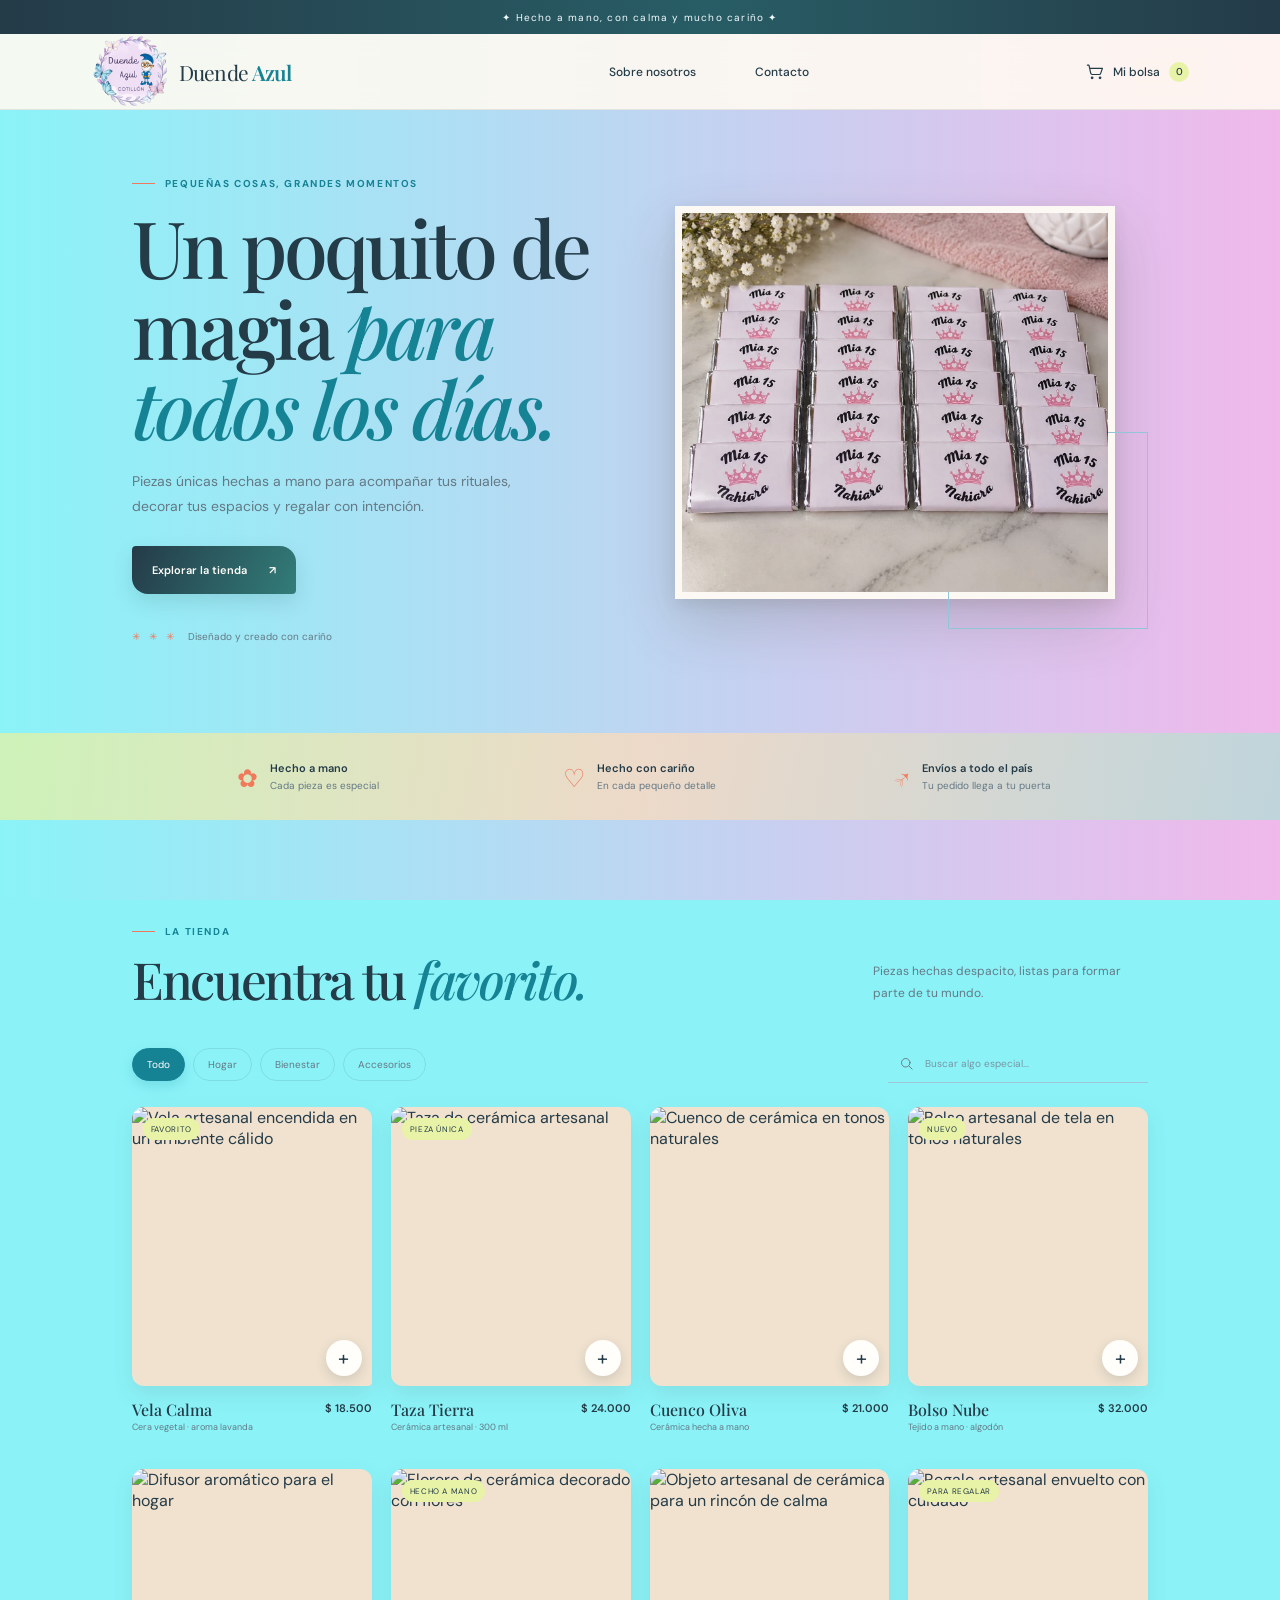
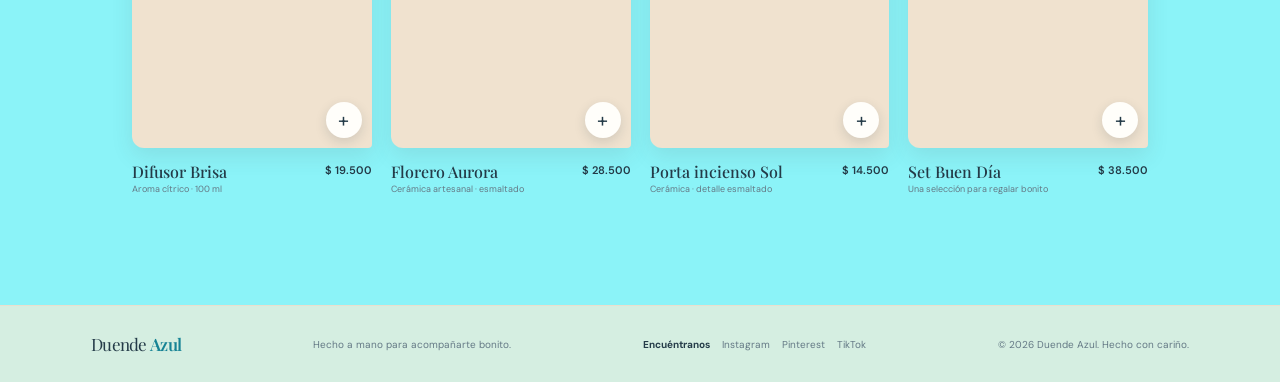
==== commit 2b799fd1: "qsy" ====
--- a/index.html
+++ b/index.html
@@ -5,9 +5,11 @@
         <meta name="viewport" content="width=device-width, initial-scale=1.0">
         <meta name="theme-color" content="#fff8ed">
         <meta name="description" content="Duende Azul: objetos hechos a mano para llenar tu casa de calma, color y pequeños momentos especiales.">
-        <title>Duende Azul — Hecho para sentir</title>
+        <meta name="google-site-verification" content="pccc0NBob2TAGiXbydBNfi_H_UTOMvvik0SLYGUXkLA" />
+        <title>Duende Azul | Hecho a mano, con calma y mucho cariño</title>
         <link rel="icon" type="image/png" href="./imgs/duende.png">
         <link rel="stylesheet" href="./styles/index.css">
+        <script src="./script/common.js" defer></script>
         <script src="./script/index.js" defer></script>
     </head>
     <body>
@@ -45,10 +47,13 @@
                 </div>
                 <div class="hero-art">
                     <div class="hero-image" role="region" aria-label="Carrusel de fotos artesanales" aria-roledescription="carrusel">
-                        <img class="hero-slide is-active" src="https://images.unsplash.com/photo-1603006905003-be475563bc59?auto=format&fit=crop&w=1200&q=85" alt="" aria-hidden="true">
-                        <img class="hero-slide is-hidden" src="https://images.unsplash.com/photo-1514228742587-6b1558fcca3d?auto=format&fit=crop&w=1200&q=85" alt="" aria-hidden="true">
-                        <img class="hero-slide is-hidden" src="https://images.unsplash.com/photo-1578749556568-bc2c40e68b61?auto=format&fit=crop&w=1200&q=85" alt="" aria-hidden="true">
-                        <img class="hero-slide is-hidden" src="https://images.unsplash.com/photo-1578500494198-246f612d3b3d?auto=format&fit=crop&w=1200&q=85" alt="" aria-hidden="true">
+                        <img class="hero-slide is-active" src="./imgs/img1.jpeg" alt="" aria-hidden="true">
+                        <img class="hero-slide is-hidden" src="./imgs/img2.jpeg" alt="" aria-hidden="true">
+                        <img class="hero-slide is-hidden" src="./imgs/img3.jpeg" alt="" aria-hidden="true">
+                        <img class="hero-slide is-hidden" src="./imgs/img4.jpeg" alt="" aria-hidden="true">
+                        <img class="hero-slide is-hidden" src="./imgs/img5.jpeg" alt="" aria-hidden="true">
+                        <img class="hero-slide is-hidden" src="./imgs/img6.jpeg" alt="" aria-hidden="true">
+                        <img class="hero-slide is-hidden" src="./imgs/img7.jpeg" alt="" aria-hidden="true">
                         <button class="hero-arrow hero-arrow-prev" type="button" aria-label="Ver foto anterior" data-hero-prev>&lt;</button>
                         <button class="hero-arrow hero-arrow-next" type="button" aria-label="Ver foto siguiente" data-hero-next>&gt;</button>
                         <div class="hero-dots" aria-label="Elegir foto">
@@ -56,9 +61,11 @@
                             <button class="hero-dot" type="button" aria-label="Mostrar foto 2" aria-pressed="false" data-hero-slide="1"></button>
                             <button class="hero-dot" type="button" aria-label="Mostrar foto 3" aria-pressed="false" data-hero-slide="2"></button>
                             <button class="hero-dot" type="button" aria-label="Mostrar foto 4" aria-pressed="false" data-hero-slide="3"></button>
+                            <button class="hero-dot" type="button" aria-label="Mostrar foto 5" aria-pressed="false" data-hero-slide="4"></button>
+                            <button class="hero-dot" type="button" aria-label="Mostrar foto 6" aria-pressed="false" data-hero-slide="5"></button>
+                            <button class="hero-dot" type="button" aria-label="Mostrar foto 7" aria-pressed="false" data-hero-slide="6"></button>
                         </div>
                     </div>
-                    <div class="hero-caption">Objetos con alma, para hogares con historia.</div>
                 </div>
             </section>
             <section class="benefits" aria-label="Beneficios de la tienda">
--- a/styles/index.css
+++ b/styles/index.css
@@ -24,8 +24,8 @@
 
 body {
     margin: 0;
-    background-color: #fff8ed;
-    background-image: radial-gradient(ellipse at 12% 10%, rgba(255, 255, 255, .95), transparent 34%), radial-gradient(ellipse at 88% 21%, rgba(247, 171, 134, .22), transparent 33%), radial-gradient(ellipse at 18% 68%, rgba(206, 229, 123, .24), transparent 31%), radial-gradient(ellipse at 83% 78%, rgba(131, 207, 202, .2), transparent 34%), linear-gradient(135deg, #fff8ed, #fffdf6 48%, #f4f6dd);
+    background-color: #8bf3f8;
+    background-image: linear-gradient(90deg, #8bf3f8 0%, #f0b8eb 100%);
     background-attachment: fixed;
     color: var(--ink);
     font-family: var(--sans);
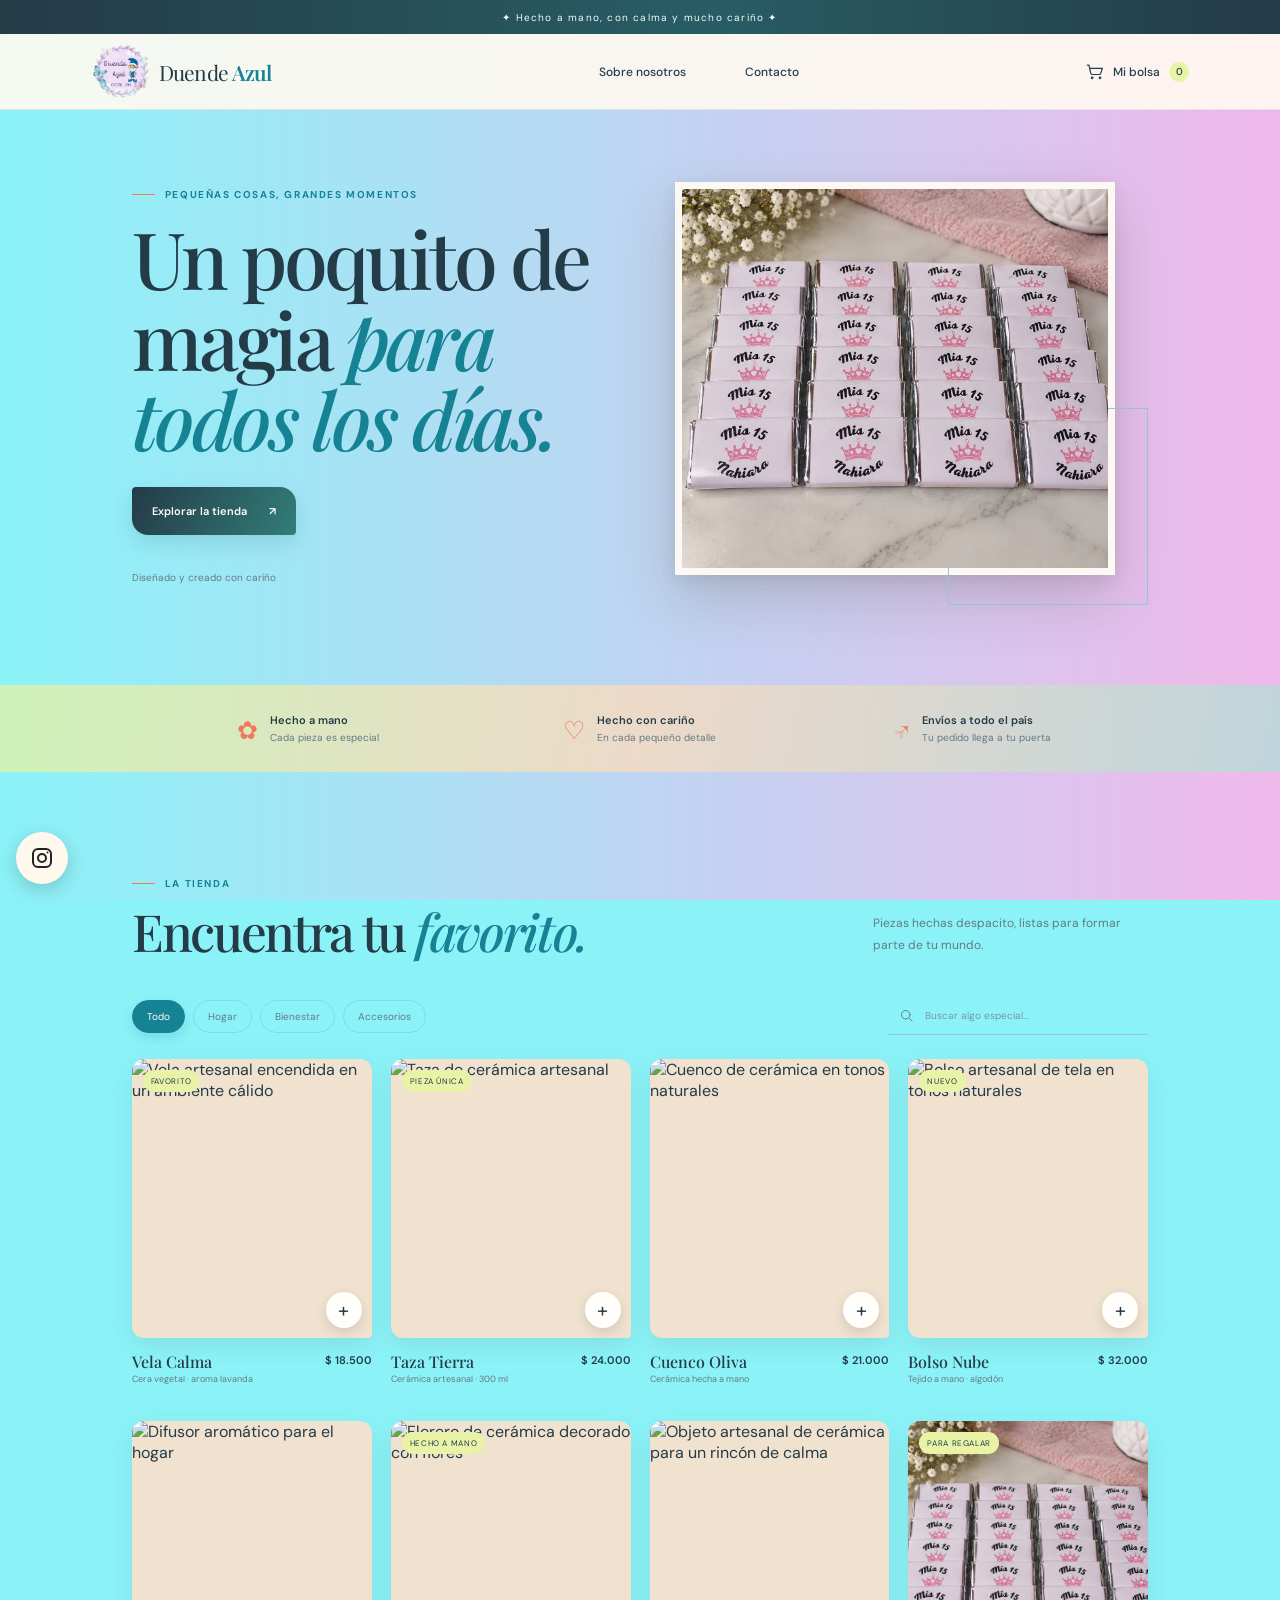
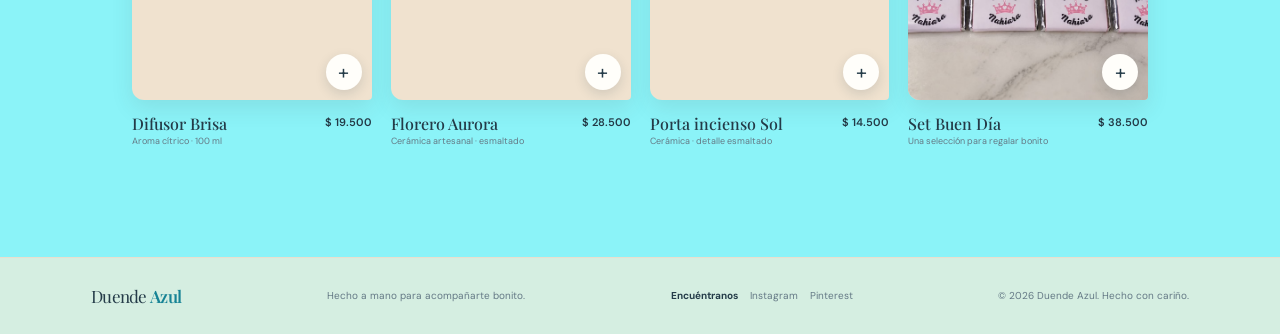
==== commit 46a9c845: "link" ====
--- a/index.html
+++ b/index.html
@@ -38,10 +38,9 @@
                 <div class="hero-copy">
                     <p class="eyebrow"><span class="eyebrow-line"></span> Pequeñas cosas, grandes momentos</p>
                     <h1>Un poquito de magia <em>para todos los días.</em></h1>
-                    <p class="hero-description">Piezas únicas hechas a mano para acompañar tus rituales, decorar tus espacios y regalar con intención.</p>
+                    <p class="hero-description"></p>
                     <a class="button button-dark" href="#productos">Explorar la tienda <span aria-hidden="true">↗</span></a>
                     <div class="hero-note">
-                        <span class="note-stars" aria-hidden="true">✳ ✳ ✳</span>
                         <span>Diseñado y creado con cariño</span>
                     </div>
                 </div>
@@ -115,9 +114,8 @@
             <p>Hecho a mano para acompañarte bonito.</p>
             <div class="footer-social">
                 <strong>Encuéntranos</strong>
-                <a href="https://www.instagram.com/" target="_blank" rel="noreferrer">Instagram</a>
+                <a href="https://www.instagram.com/duendeazul__?srtk=ZDFxNGxoZzVpNXJ2" target="_blank" rel="noreferrer">Instagram</a>
                 <a href="https://www.pinterest.com/" target="_blank" rel="noreferrer">Pinterest</a>
-                <a href="https://www.tiktok.com/" target="_blank" rel="noreferrer">TikTok</a>
             </div>
             <small>© <span id="current-year"></span> Duende Azul. Hecho con cariño.</small>
         </footer>
@@ -159,5 +157,13 @@
         </aside>
         <div class="toast" id="toast" role="status" aria-live="polite"></div>
         <button class="back-to-top" id="back-to-top" type="button" aria-label="Volver arriba">↑</button>
+
+        <a class="instagram-float" href="https://www.instagram.com/duendeazul__?srtk=ZDFxNGxoZzVpNXJ2" target="_blank" rel="noopener noreferrer" aria-label="Visitar Instagram de Duende Azul">
+            <svg class="instagram-icon" viewBox="0 0 24 24" aria-hidden="true">
+                <rect x="3" y="3" width="18" height="18" rx="5" ry="5"></rect>
+                <circle cx="12" cy="12" r="4"></circle>
+                <circle cx="17.5" cy="6.5" r="1" fill="currentColor" stroke="none"></circle>
+            </svg>
+        </a>
     </body>
 </html>
--- a/styles/index.css
+++ b/styles/index.css
@@ -120,7 +120,7 @@
 }
 
 .brand-img{
-    width: 80px;
+    width: 60px;
 }
 
 .main-nav {
@@ -1239,6 +1239,41 @@
     transform: translateY(0);
 }
 
+.instagram-float {
+    position: fixed;
+    z-index: 1000;
+    left: 1rem;
+    bottom: 1rem;
+    width: 3.25rem;
+    height: 3.25rem;
+    display: grid;
+    place-items: center;
+    border-radius: 50%;
+    background: #fff8ed;
+    color: #222;
+    box-shadow: 0 0.35rem 1.25rem rgba(0, 0, 0, .18);
+}
+
+.instagram-float:focus-visible {
+    outline: 3px solid var(--sage-dark);
+    outline-offset: 3px;
+}
+
+.instagram-icon {
+    width: 24px;
+    height: 24px;
+    fill: none;
+    stroke: currentColor;
+    stroke-width: 2;
+    stroke-linecap: round;
+    stroke-linejoin: round;
+}
+
+.instagram-icon circle:last-child {
+    fill: currentColor;
+    stroke: none;
+}
+
 @media (max-width: 900px) {
     .site-header {
         padding: 0 5%;
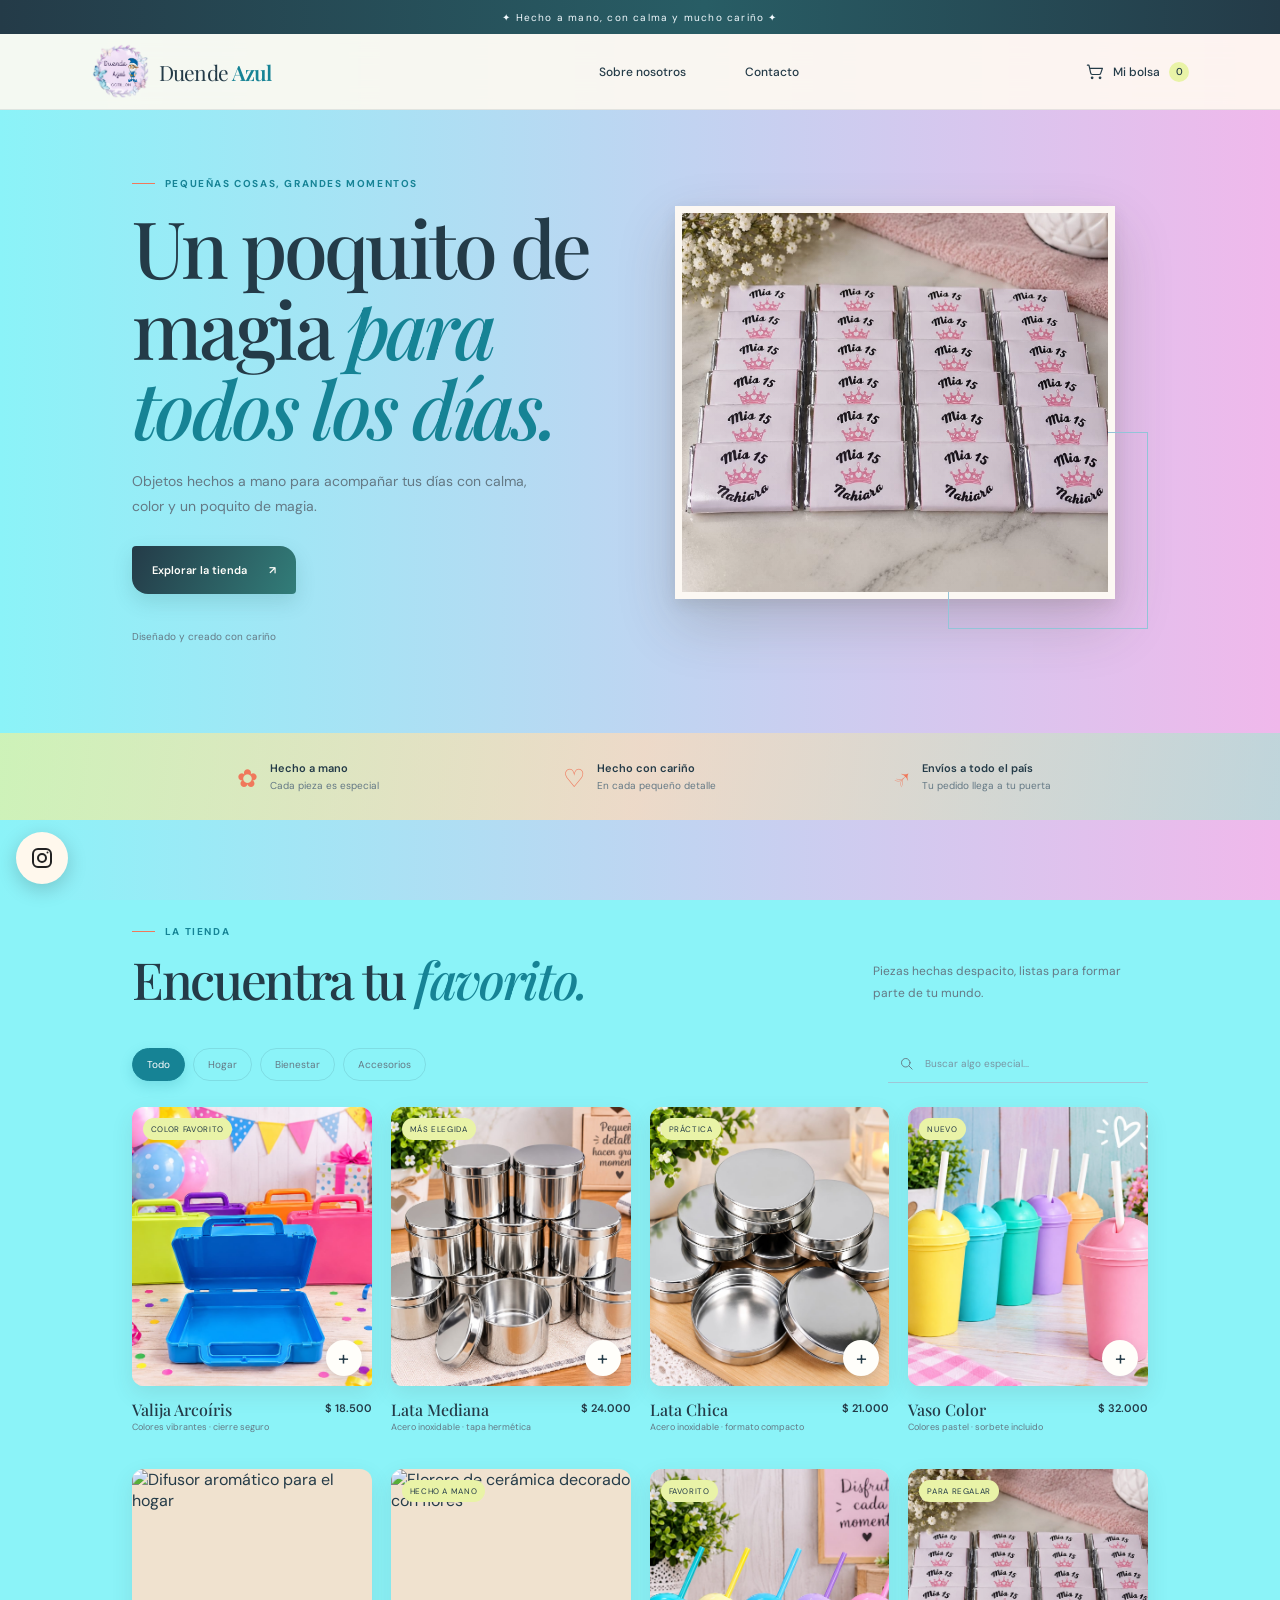
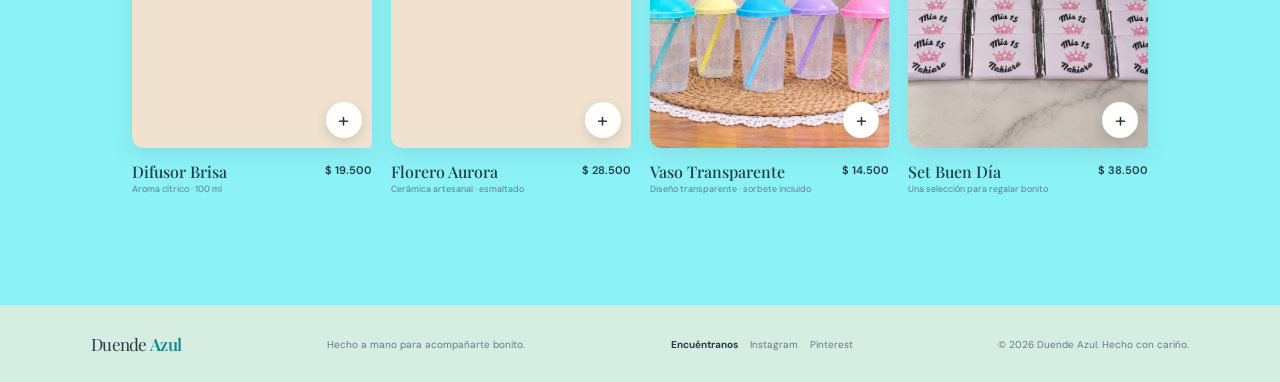
==== commit 2d450031: "d" ====
--- a/index.html
+++ b/index.html
@@ -4,13 +4,23 @@
         <meta charset="UTF-8">
         <meta name="viewport" content="width=device-width, initial-scale=1.0">
         <meta name="theme-color" content="#fff8ed">
-        <meta name="description" content="Duende Azul: objetos hechos a mano para llenar tu casa de calma, color y pequeños momentos especiales.">
+        <meta name="description" content="Un poquito de magia para todos los días. Piezas únicas hechas a mano para acompañar tus rituales, decorar tus espacios y regalar con intención.">
         <meta name="google-site-verification" content="pccc0NBob2TAGiXbydBNfi_H_UTOMvvik0SLYGUXkLA" />
-        <title>Duende Azul | Hecho a mano, con calma y mucho cariño</title>
+        <title>Duende Azul — Hecho para sentir</title>
         <link rel="icon" type="image/png" href="./imgs/duende.png">
+        <link rel="apple-touch-icon" href="./imgs/duende.png">
         <link rel="stylesheet" href="./styles/index.css">
         <script src="./script/common.js" defer></script>
         <script src="./script/index.js" defer></script>
+        <script type="application/ld+json">
+            {
+                "@context": "https://schema.org",
+                "@type": "WebSite",
+                "name": "Duende Azul — Hecho para sentir",
+                "alternateName": "Duende Azul",
+                "url": "https://duende-azul.github.io/inicio/"
+            }
+        </script>
     </head>
     <body>
         <div class="announcement">✦ Hecho a mano, con calma y mucho cariño ✦</div>
@@ -38,7 +48,7 @@
                 <div class="hero-copy">
                     <p class="eyebrow"><span class="eyebrow-line"></span> Pequeñas cosas, grandes momentos</p>
                     <h1>Un poquito de magia <em>para todos los días.</em></h1>
-                    <p class="hero-description"></p>
+                    <p class="hero-description">Objetos hechos a mano para acompañar tus días con calma, color y un poquito de magia.</p>
                     <a class="button button-dark" href="#productos">Explorar la tienda <span aria-hidden="true">↗</span></a>
                     <div class="hero-note">
                         <span>Diseñado y creado con cariño</span>
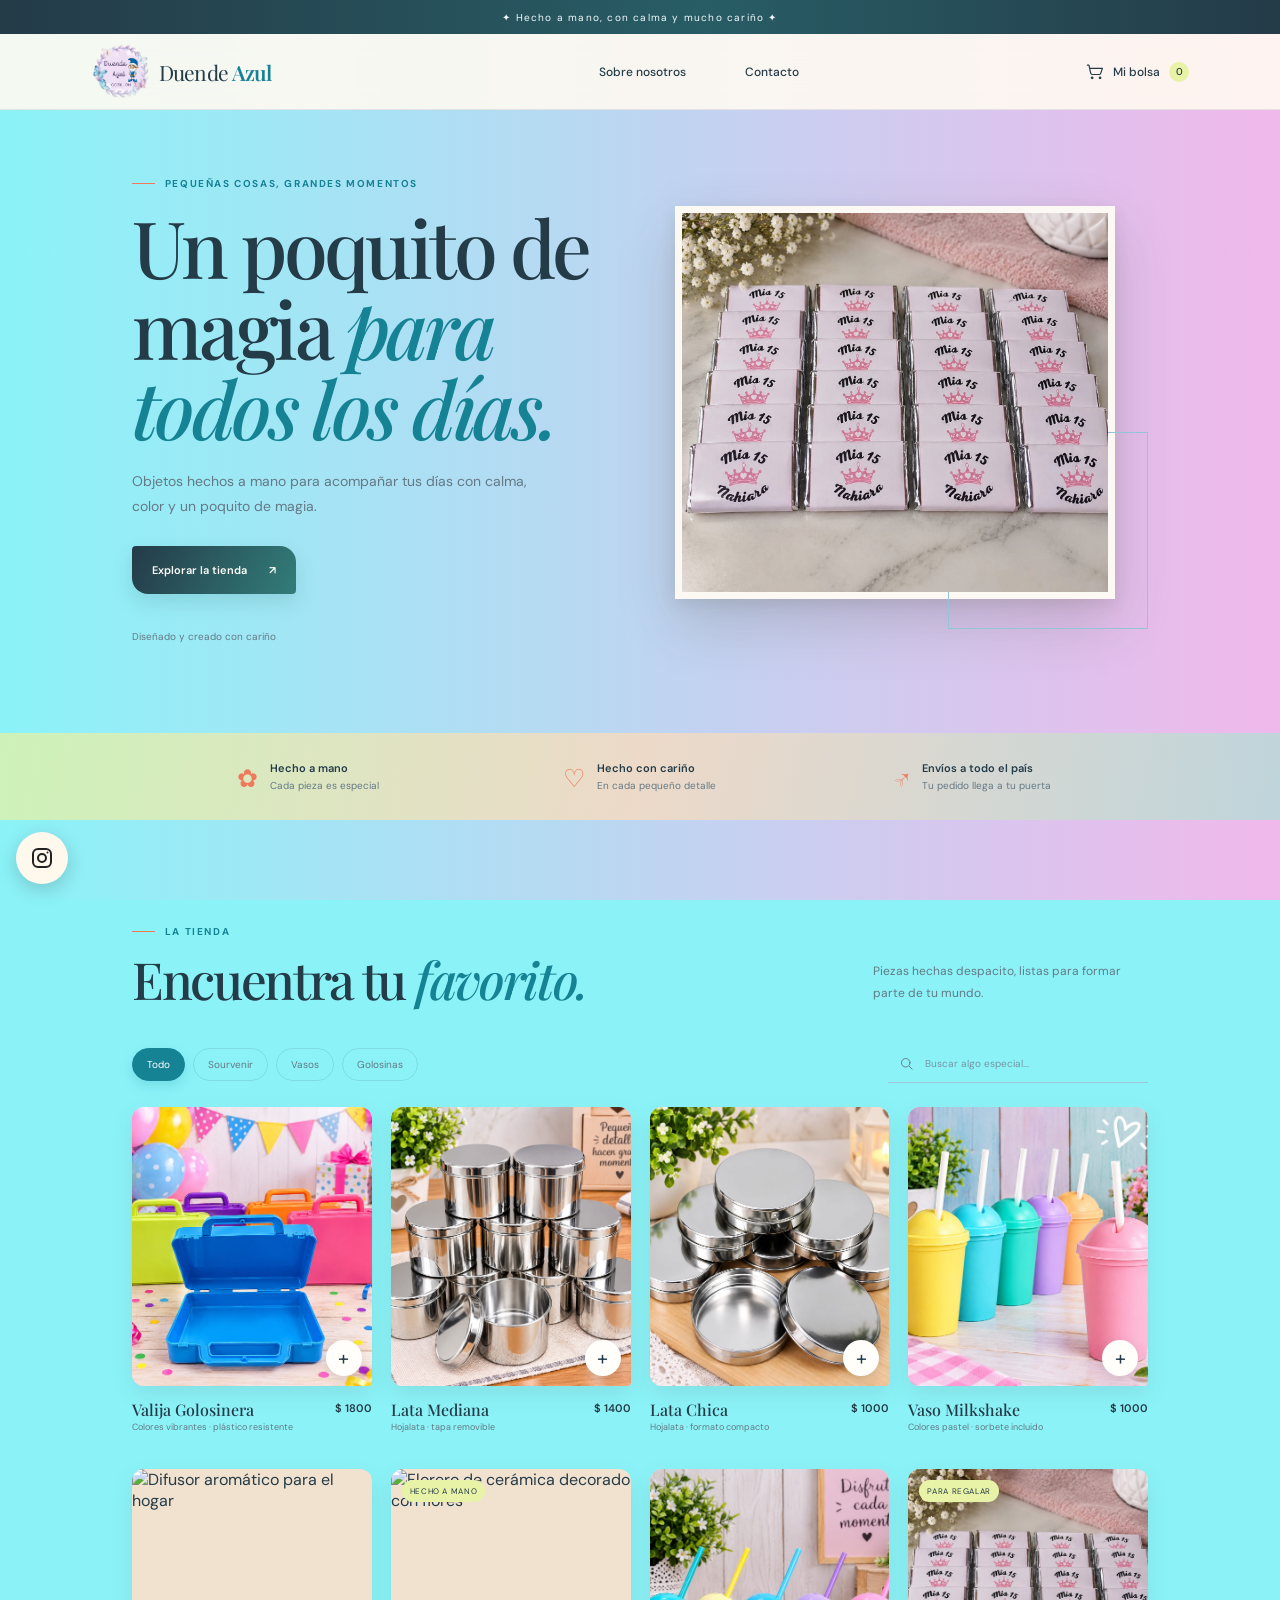
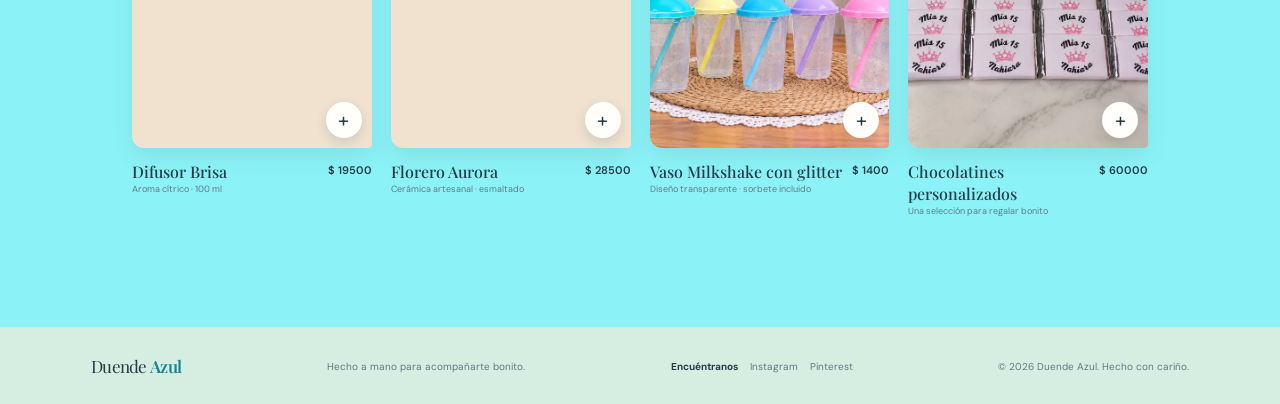
==== commit 20aaf8c4: "la tienda" ====
--- a/index.html
+++ b/index.html
@@ -102,9 +102,9 @@
                 <div class="shop-controls">
                     <div class="filter-list" id="category-filters" aria-label="Filtrar por categoría">
                         <button class="filter-button is-active" type="button" data-category="todos" aria-pressed="true">Todo</button>
-                        <button class="filter-button" type="button" data-category="hogar" aria-pressed="false">Hogar</button>
-                        <button class="filter-button" type="button" data-category="bienestar" aria-pressed="false">Bienestar</button>
-                        <button class="filter-button" type="button" data-category="accesorios" aria-pressed="false">Accesorios</button>
+                        <button class="filter-button" type="button" data-category="sourvenir" aria-pressed="false">Sourvenir</button>
+                        <button class="filter-button" type="button" data-category="vasos" aria-pressed="false">Vasos</button>
+                        <button class="filter-button" type="button" data-category="golosina" aria-pressed="false">Golosinas</button>
                     </div>
                     <label class="search-box">
                         <span class="sr-only">Buscar productos</span>
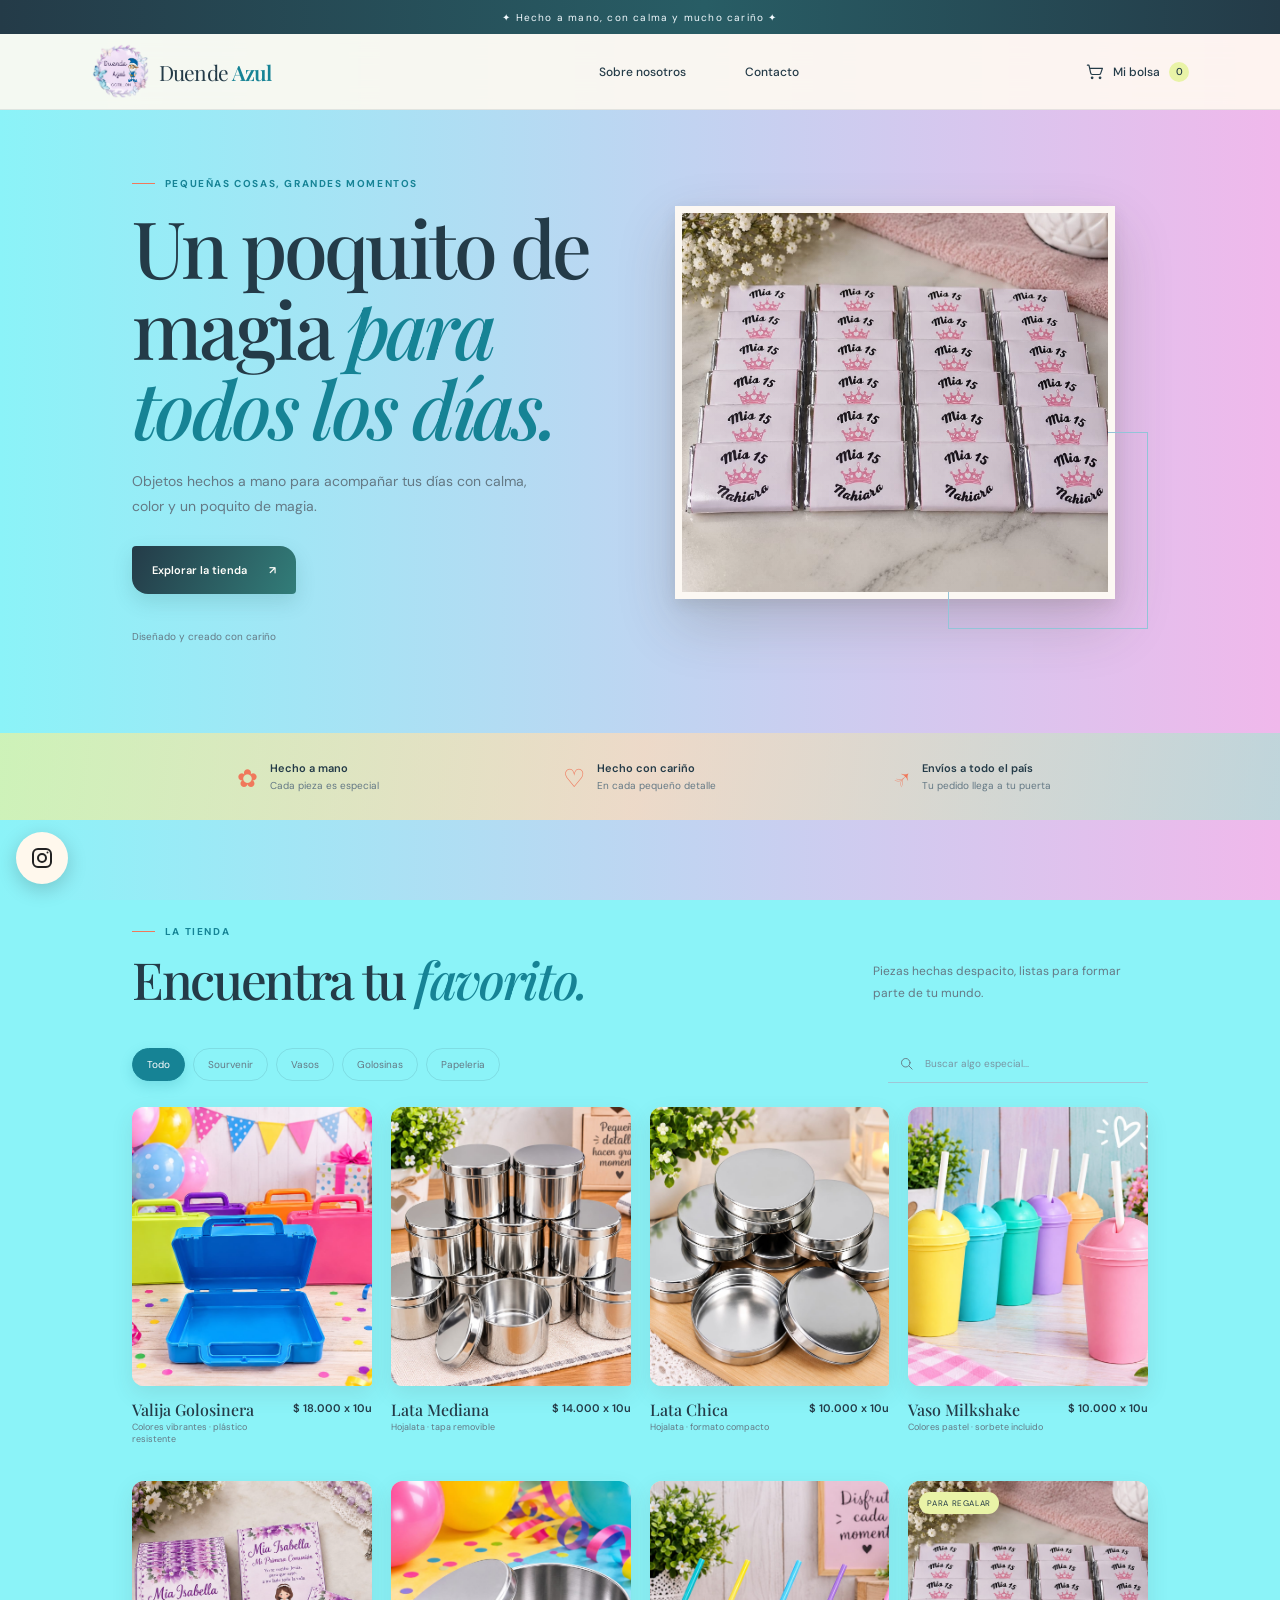
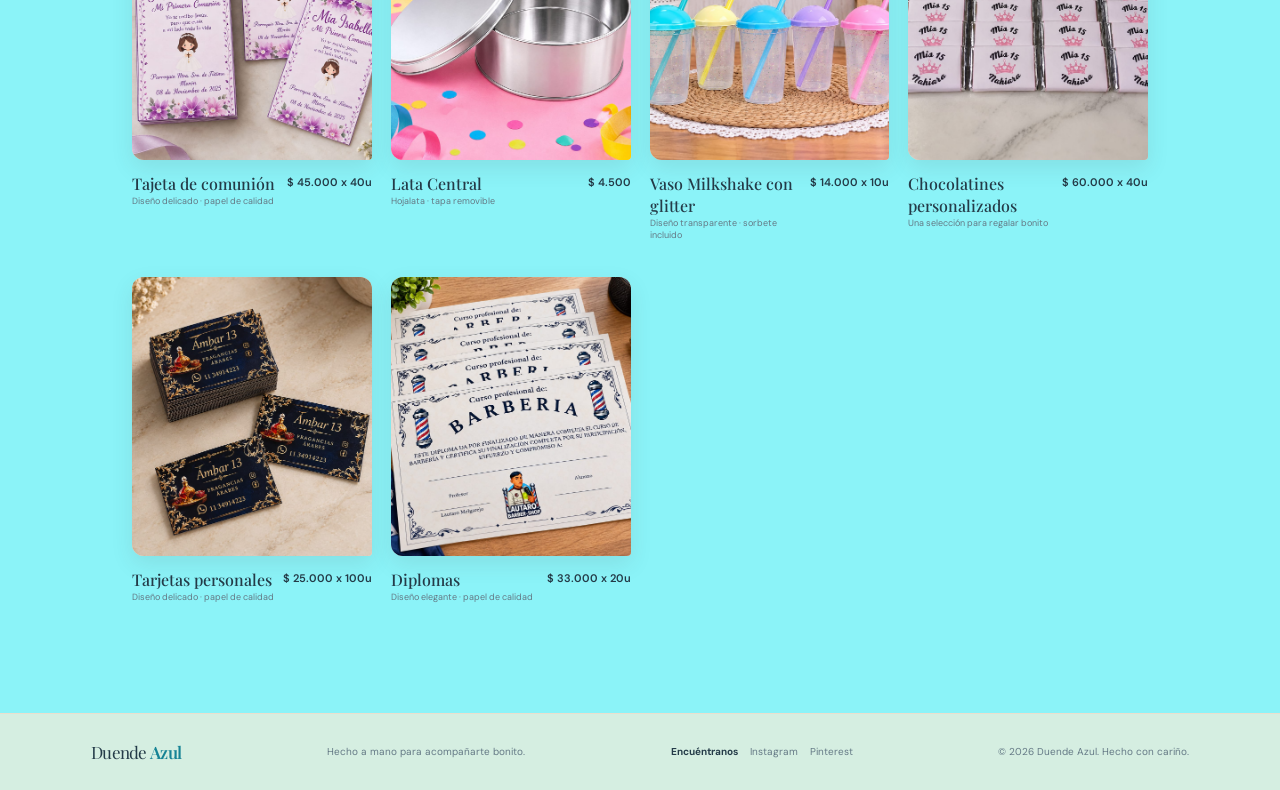
==== commit 00b39606: "la pagina arreglada" ====
--- a/index.html
+++ b/index.html
@@ -105,6 +105,7 @@
                         <button class="filter-button" type="button" data-category="sourvenir" aria-pressed="false">Sourvenir</button>
                         <button class="filter-button" type="button" data-category="vasos" aria-pressed="false">Vasos</button>
                         <button class="filter-button" type="button" data-category="golosina" aria-pressed="false">Golosinas</button>
+                        <button class="filter-button" type="button" data-category="papeleria" aria-pressed="false">Papeleria</button>
                     </div>
                     <label class="search-box">
                         <span class="sr-only">Buscar productos</span>
--- a/styles/index.css
+++ b/styles/index.css
@@ -762,29 +762,6 @@
     text-transform: uppercase;
 }
 
-.quick-add {
-    position: absolute;
-    right: 10px;
-    bottom: 10px;
-    width: 36px;
-    height: 36px;
-    display: grid;
-    place-items: center;
-    border: 0;
-    border-radius: 50%;
-    background: #fffefa;
-    box-shadow: 0 4px 12px rgba(36, 59, 72, .15);
-    cursor: pointer;
-    font-size: 20px;
-    transition: .2s;
-}
-
-.quick-add:hover {
-    background: var(--ink);
-    color: white;
-    transform: rotate(90deg);
-}
-
 .product-info {
     display: flex;
     align-items: start;
@@ -964,6 +941,32 @@
 .modal-price {
     margin: 0 0 21px;
     font-size: 15px;
+    font-weight: 600;
+}
+
+.variant-choice {
+    display: grid;
+    gap: 7px;
+    margin-bottom: 18px;
+    color: var(--muted);
+    font-size: 10px;
+    font-weight: 600;
+}
+
+.variant-choice select {
+    width: 100%;
+    min-height: 40px;
+    padding: 0 11px;
+    border: 1px solid var(--line);
+    border-radius: 4px;
+    background: var(--white);
+    color: var(--ink);
+    cursor: pointer;
+    font-size: 11px;
+}
+
+.modal-variant-label {
+    color: var(--sage-dark);
     font-weight: 600;
 }
 
@@ -1508,13 +1511,6 @@
         font-size: 7px;
     }
 
-    .quick-add {
-        right: 7px;
-        bottom: 7px;
-        width: 32px;
-        height: 32px;
-    }
-
     .site-footer {
         flex-wrap: wrap;
         justify-content: center;
@@ -1571,12 +1567,7 @@
     }
 
     .view-product {
-        display: block;
-        left: 7px;
-        right: auto;
-        bottom: 7px;
-        min-height: 32px;
-        padding: 0 10px;
+        display: none;
     }
 }
 
